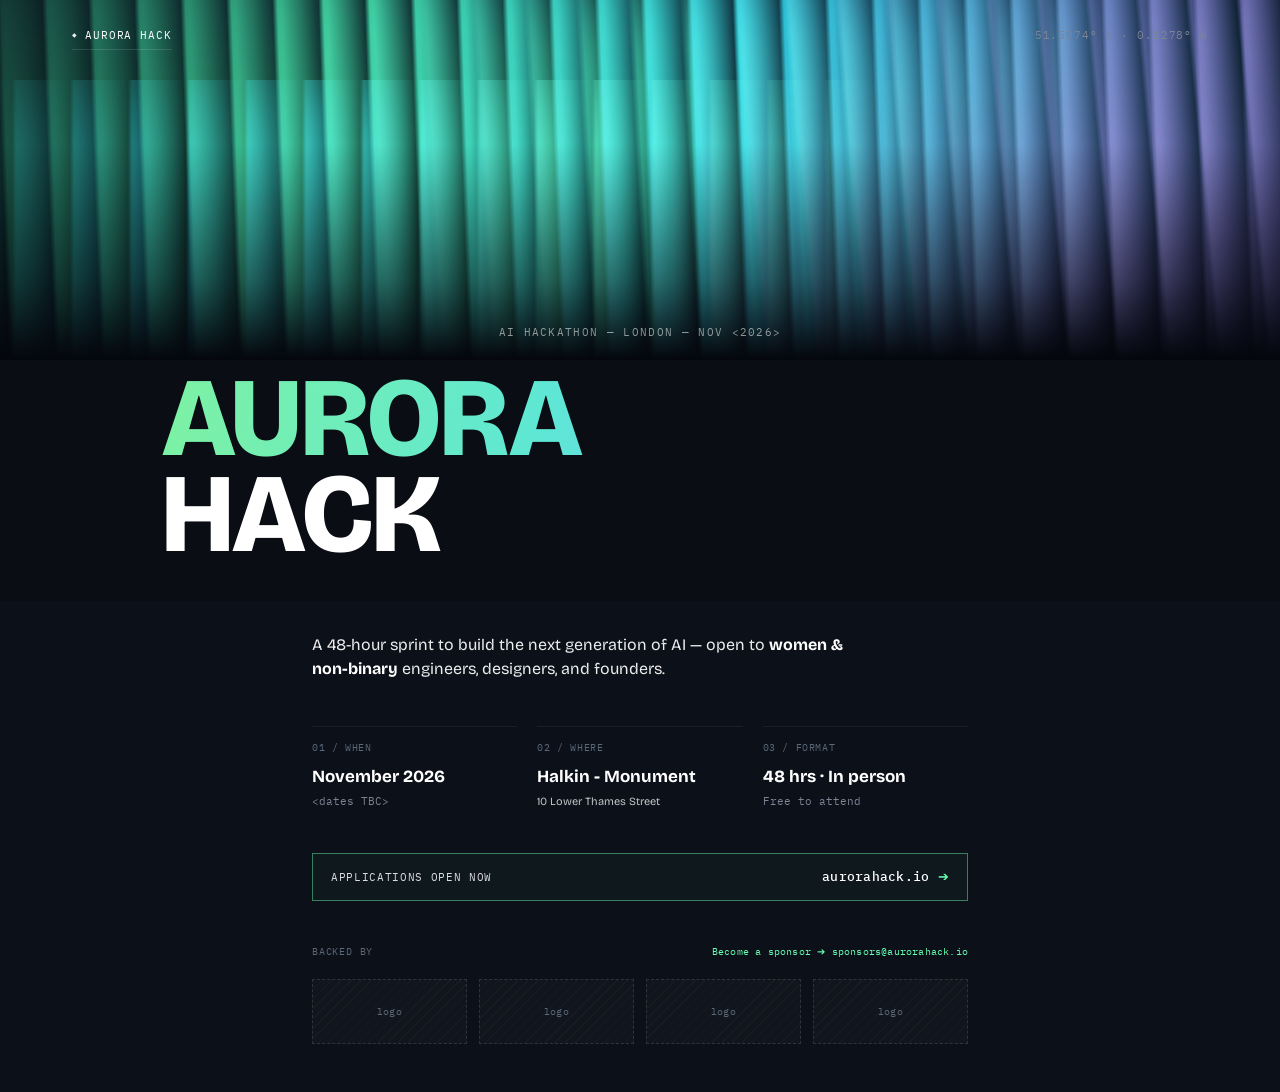
==== index.html @ dde27404 "initial commit" ====
<!DOCTYPE html>
<html lang="en">
<head>
  <meta charset="UTF-8">
  <meta name="viewport" content="width=device-width, initial-scale=1.0">
  <title>Aurora Hack — AI Hackathon London</title>
  <meta name="description" content="A 48-hour sprint to build the next generation of AI — open to women & non-binary engineers, designers, and founders. London, November 2026.">
  <link rel="preconnect" href="https://fonts.googleapis.com">
  <link rel="preconnect" href="https://fonts.gstatic.com" crossorigin>
  <link href="https://fonts.googleapis.com/css2?family=Bricolage+Grotesque:opsz,wght@12..96,700;12..96,800&family=IBM+Plex+Mono:wght@400;500&display=swap" rel="stylesheet">
  <link rel="stylesheet" href="css/styles.css">
</head>
<body>
  <div class="page">
    <header class="hero">
      <div class="hero__aurora" aria-hidden="true">
        <div class="aurora__glow"></div>
        <div class="aurora__ribbon aurora__ribbon--1"></div>
        <div class="aurora__ribbon aurora__ribbon--2"></div>
        <div class="aurora__ribbon aurora__ribbon--3"></div>
        <div class="aurora__ribbon aurora__ribbon--4"></div>
      </div>
      <div class="aurora__horizon"></div>

      <div class="hero__frame">
        <div class="hero__top">
          <span class="hero__brand"><span class="hero__diamond" aria-hidden="true">◆</span> AURORA HACK</span>
          <span class="hero__coords">51.5074° N · 0.1278° W</span>
        </div>

        <p class="hero__tagline">AI HACKATHON — LONDON — NOV &lt;2026&gt;</p>
      </div>
    </header>

    <section class="title-block">
      <div class="title-block__frame">
        <h1 class="title-block__title">
          <span class="title-block__aurora">AURORA</span>
          <span class="title-block__hack">HACK</span>
        </h1>
      </div>
    </section>

    <main class="content">
      <div class="content__frame">
        <p class="content__intro">
          A 48-hour sprint to build the next generation of AI — open to
          <strong>women &amp; non-binary</strong> engineers, designers, and founders.
        </p>

        <section class="info-grid" aria-label="Event details">
          <div class="info-grid__item">
            <span class="info-grid__label">01 / WHEN</span>
            <p class="info-grid__main">November 2026</p>
            <p class="info-grid__sub">&lt;dates TBC&gt;</p>
          </div>
          <div class="info-grid__item">
            <span class="info-grid__label">02 / WHERE</span>
            <p class="info-grid__main">Halkin - Monument</p>
            <p class="info-grid__sub">10 Lower Thames Street</p>
          </div>
          <div class="info-grid__item">
            <span class="info-grid__label">03 / FORMAT</span>
            <p class="info-grid__main">48 hrs · In person</p>
            <p class="info-grid__sub">Free to attend</p>
          </div>
        </section>

        <div class="cta" role="presentation">
          <span class="cta__left">APPLICATIONS OPEN NOW</span>
          <span class="cta__right">aurorahack.io <span class="cta__arrow" aria-hidden="true">➔</span></span>
        </div>

        <footer class="footer">
          <div class="footer__top">
            <span class="footer__backed">BACKED BY</span>
            <span class="footer__sponsor">Become a sponsor <span class="footer__arrow" aria-hidden="true">➔</span> sponsors@aurorahack.io</span>
          </div>
          <div class="footer__logos" aria-label="Sponsor logos">
            <div class="footer__logo"><span>logo</span></div>
            <div class="footer__logo"><span>logo</span></div>
            <div class="footer__logo"><span>logo</span></div>
            <div class="footer__logo"><span>logo</span></div>
          </div>
        </footer>
      </div>
    </main>
  </div>
</body>
</html>
---- css/styles.css ----
*,
*::before,
*::after {
  box-sizing: border-box;
  margin: 0;
  padding: 0;
}

:root {
  --bg: #0a0e14;
  --bg-content: #0c1018;
  --accent: #66ffb2;
  --text: #ffffff;
  --text-muted: #7a8494;
  --text-label: #5a6878;
  --border-subtle: rgba(255, 255, 255, 0.06);
  --font-display: "Bricolage Grotesque", system-ui, sans-serif;
  --font-mono: "IBM Plex Mono", ui-monospace, monospace;
  --content-max: 800px;
  --gutter: clamp(1.5rem, 7vw, 4.5rem);
}

html {
  font-size: 16px;
  -webkit-font-smoothing: antialiased;
  -moz-osx-font-smoothing: grayscale;
}

body {
  background: var(--bg);
  color: var(--text);
  font-family: var(--font-display);
  line-height: 1.4;
  min-height: 100dvh;
}

.page {
  min-height: 100dvh;
  display: flex;
  flex-direction: column;
}

.hero__frame {
  width: 100%;
  padding-left: var(--gutter);
  padding-right: var(--gutter);
}

.title-block__frame {
  width: 100%;
  max-width: 1100px;
  margin-left: auto;
  margin-right: auto;
  padding-left: var(--gutter);
  padding-right: var(--gutter);
}

.content__frame {
  width: 100%;
  max-width: var(--content-max);
  margin-left: auto;
  margin-right: auto;
  padding-left: var(--gutter);
  padding-right: var(--gutter);
}

/* ── Hero (aurora band) ── */

.hero {
  position: relative;
  height: clamp(240px, 38vw, 360px);
  overflow: hidden;
  background: radial-gradient(120% 80% at 50% -10%, #0a1226 0%, #060912 55%, #04060d 100%);
}

.hero__aurora {
  position: absolute;
  top: -80px;
  left: -10%;
  width: 120%;
  height: 720px;
  pointer-events: none;
}

/* soft base wash behind the streaks */
.aurora__glow {
  position: absolute;
  inset: 0;
  background:
    radial-gradient(60% 70% at 30% 30%, rgba(52,211,153,0.30), transparent 65%),
    radial-gradient(55% 65% at 68% 22%, rgba(34,211,238,0.26), transparent 62%),
    radial-gradient(50% 60% at 82% 42%, rgba(139,123,240,0.24), transparent 60%);
  filter: blur(30px);
}

/* ribbons: diagonal gradient, cut into vertical rays by mask, heavily blurred */
.aurora__ribbon {
  position: absolute;
  mix-blend-mode: screen;
}

.aurora__ribbon--1 {
  top: 20px; left: 0; width: 100%; height: 460px;
  background: linear-gradient(101deg, transparent 4%, rgba(62,242,163,0.80) 30%, rgba(34,211,238,0.85) 56%, rgba(139,123,240,0.60) 80%, transparent 97%);
  -webkit-mask-image: repeating-linear-gradient(88deg, transparent 0px, #000 5px, #000 9px, transparent 46px);
          mask-image: repeating-linear-gradient(88deg, transparent 0px, #000 5px, #000 9px, transparent 46px);
  filter: blur(38px);
  animation: auroraDrift1 20s ease-in-out infinite alternate;
}

.aurora__ribbon--2 {
  top: 160px; left: -6%; width: 78%; height: 400px;
  background: linear-gradient(94deg, transparent 8%, rgba(34,211,238,0.62) 42%, rgba(62,242,163,0.68) 66%, transparent 94%);
  -webkit-mask-image: repeating-linear-gradient(90deg, transparent 0px, #000 4px, #000 7px, transparent 58px);
          mask-image: repeating-linear-gradient(90deg, transparent 0px, #000 4px, #000 7px, transparent 58px);
  filter: blur(46px);
  animation: auroraDrift2 26s ease-in-out infinite alternate;
}

.aurora__ribbon--3 {
  top: 10px; right: -8%; width: 56%; height: 500px;
  background: linear-gradient(122deg, transparent, rgba(139,123,240,0.48) 55%, transparent);
  -webkit-mask-image: repeating-linear-gradient(85deg, transparent 0px, #000 5px, #000 8px, transparent 50px);
          mask-image: repeating-linear-gradient(85deg, transparent 0px, #000 5px, #000 8px, transparent 50px);
  filter: blur(42px);
  animation: auroraDrift3 22s ease-in-out infinite alternate;
}

.aurora__ribbon--4 {
  top: 80px; left: 20%; width: 60%; height: 380px;
  background: linear-gradient(105deg, transparent 10%, rgba(62,242,163,0.55) 45%, rgba(34,211,238,0.50) 70%, transparent 96%);
  -webkit-mask-image: repeating-linear-gradient(87deg, transparent 0px, #000 6px, #000 10px, transparent 52px);
          mask-image: repeating-linear-gradient(87deg, transparent 0px, #000 6px, #000 10px, transparent 52px);
  filter: blur(40px);
  animation: auroraDrift4 24s ease-in-out infinite alternate;
}

/* fade curtain into dark base at lower edge */
.aurora__horizon {
  position: absolute;
  top: 0; left: 0; width: 100%; height: 100%;
  background: linear-gradient(180deg, transparent 40%, rgba(4,6,13,0.55) 78%, #04060d 100%);
  pointer-events: none;
  z-index: 1;
}

/* drift animations — different durations for organic feel */
@keyframes auroraDrift1 {
  0%   { transform: translateX(-4%) skewX(-8deg) scaleY(1); }
  100% { transform: translateX(5%)  skewX(-4deg) scaleY(1.08); }
}
@keyframes auroraDrift2 {
  0%   { transform: translateX(4%)  skewX(6deg)  scaleY(1.05); }
  100% { transform: translateX(-5%) skewX(10deg) scaleY(0.95); }
}
@keyframes auroraDrift3 {
  0%   { transform: translateX(-2%) skewX(3deg);  opacity: 0.5; }
  100% { transform: translateX(3%)  skewX(-2deg); opacity: 0.8; }
}
@keyframes auroraDrift4 {
  0%   { transform: translateX(-3%) skewX(-5deg) scaleY(0.98); opacity: 0.4; }
  100% { transform: translateX(4%)  skewX(2deg)  scaleY(1.06); opacity: 0.7; }
}

.hero__frame {
  position: relative;
  z-index: 2;
  height: 100%;
  display: flex;
  flex-direction: column;
  padding-top: clamp(1rem, 2.5vw, 1.75rem);
}

.hero__top {
  display: flex;
  justify-content: space-between;
  align-items: flex-start;
  gap: 1rem;
  font-family: var(--font-mono);
  font-size: 0.6875rem;
  letter-spacing: 0.08em;
  color: var(--text);
}

.hero__brand {
  display: flex;
  align-items: center;
  gap: 0.45rem;
  white-space: nowrap;
  position: relative;
  padding-bottom: 0.4rem;
}

.hero__brand::after {
  content: "";
  position: absolute;
  bottom: 0;
  left: 0;
  width: 100%;
  height: 1px;
  background: rgba(255, 255, 255, 0.12);
}

.hero__diamond {
  font-size: 0.55em;
  opacity: 0.9;
}

.hero__coords {
  color: var(--text-muted);
  text-align: right;
  white-space: nowrap;
}

.hero__tagline {
  margin-top: auto;
  margin-bottom: clamp(0.75rem, 2vw, 1.25rem);
  text-align: center;
  font-family: var(--font-mono);
  font-size: 0.6875rem;
  letter-spacing: 0.12em;
  color: rgba(255, 255, 255, 0.55);
}

/* ── Title block (clean dark bg below aurora) ── */

.title-block {
  background: var(--bg);
  padding-top: clamp(0.25rem, 0.8vw, 0.6rem);
  padding-bottom: clamp(1.5rem, 3vw, 2.5rem);
}

.title-block__title {
  line-height: 0.86;
  letter-spacing: -0.03em;
}

.title-block__aurora {
  display: block;
  font-size: clamp(3.6rem, 14vw, 7rem);
  font-weight: 800;
  color: var(--accent);
  background: linear-gradient(101deg, #7ef2a3 0%, #5ee7d4 40%, #6ecbf5 70%, #8ab4f7 100%);
  -webkit-background-clip: text;
  -webkit-text-fill-color: transparent;
  background-clip: text;
}

.title-block__hack {
  display: block;
  font-size: clamp(3.6rem, 14vw, 7rem);
  font-weight: 800;
  color: var(--text);
}

/* ── Content ── */

.content {
  flex: 1;
  background: var(--bg-content);
  padding-top: clamp(1.25rem, 3vw, 2rem);
  padding-bottom: clamp(2rem, 4vw, 3rem);
  display: flex;
  flex-direction: column;
}

.content__frame {
  display: flex;
  flex-direction: column;
  gap: clamp(1.75rem, 4vw, 2.75rem);
}

.content__intro {
  font-size: clamp(0.875rem, 2.4vw, 1rem);
  font-weight: 400;
  color: rgba(255, 255, 255, 0.92);
  line-height: 1.55;
  max-width: 34rem;
}

.content__intro strong {
  font-weight: 700;
  color: var(--text);
}

/* ── Info grid ── */

.info-grid {
  display: grid;
  grid-template-columns: 1fr;
  gap: clamp(1.5rem, 3vw, 2rem);
}

@media (min-width: 540px) {
  .info-grid {
    grid-template-columns: repeat(3, 1fr);
    gap: 1.25rem;
  }
}

.info-grid__item {
  border-top: 1px solid var(--border-subtle);
  padding-top: 0.875rem;
}

.info-grid__label {
  display: block;
  font-family: var(--font-mono);
  font-size: 0.625rem;
  letter-spacing: 0.06em;
  color: var(--text-label);
  margin-bottom: 0.625rem;
}

.info-grid__main {
  font-size: clamp(0.9375rem, 2vw, 1.0625rem);
  font-weight: 700;
  color: var(--text);
  margin-bottom: 0.3rem;
}

.info-grid__sub {
  font-family: var(--font-mono);
  font-size: 0.6875rem;
  color: var(--text-muted);
}

.info-grid__item:nth-child(2) .info-grid__sub {
  font-family: var(--font-display);
  color: rgba(255, 255, 255, 0.75);
}

/* ── CTA bar ── */

.cta {
  display: flex;
  justify-content: space-between;
  align-items: center;
  gap: 1rem;
  padding: 0.875rem 1.125rem;
  border: 1px solid rgba(102, 255, 178, 0.45);
  background: rgba(102, 255, 178, 0.03);
}

@media (max-width: 480px) {
  .cta {
    flex-direction: column;
    align-items: flex-start;
    gap: 0.4rem;
  }
}

.cta__left {
  font-family: var(--font-mono);
  font-size: 0.6875rem;
  letter-spacing: 0.06em;
  color: rgba(255, 255, 255, 0.85);
}

.cta__right {
  font-family: var(--font-mono);
  font-size: 0.8125rem;
  font-weight: 500;
  letter-spacing: 0.02em;
  color: var(--text);
}

.cta__arrow {
  color: var(--accent);
}

/* ── Footer ── */

.footer {
  display: flex;
  flex-direction: column;
  gap: 1.25rem;
}

.footer__top {
  display: flex;
  justify-content: space-between;
  align-items: flex-start;
  gap: 1rem;
  flex-wrap: wrap;
}

.footer__backed {
  font-family: var(--font-mono);
  font-size: 0.625rem;
  letter-spacing: 0.08em;
  color: var(--text-label);
}

.footer__sponsor {
  font-family: var(--font-mono);
  font-size: 0.625rem;
  letter-spacing: 0.02em;
  color: var(--accent);
  text-align: right;
}

.footer__arrow {
  color: var(--accent);
}

.footer__logos {
  display: grid;
  grid-template-columns: repeat(2, 1fr);
  gap: 0.75rem;
}

@media (min-width: 540px) {
  .footer__logos {
    grid-template-columns: repeat(4, 1fr);
  }
}

.footer__logo {
  aspect-ratio: 2.4 / 1;
  border: 1px dashed rgba(255, 255, 255, 0.12);
  background: repeating-linear-gradient(
    -45deg,
    transparent,
    transparent 6px,
    rgba(255, 255, 255, 0.025) 6px,
    rgba(255, 255, 255, 0.025) 7px
  ),
  rgba(255, 255, 255, 0.02);
  display: flex;
  align-items: center;
  justify-content: center;
}

.footer__logo span {
  font-family: var(--font-mono);
  font-size: 0.625rem;
  color: var(--text-label);
  letter-spacing: 0.04em;
}

@media (prefers-reduced-motion: reduce) {
  .aurora__ribbon {
    animation: none;
  }
}
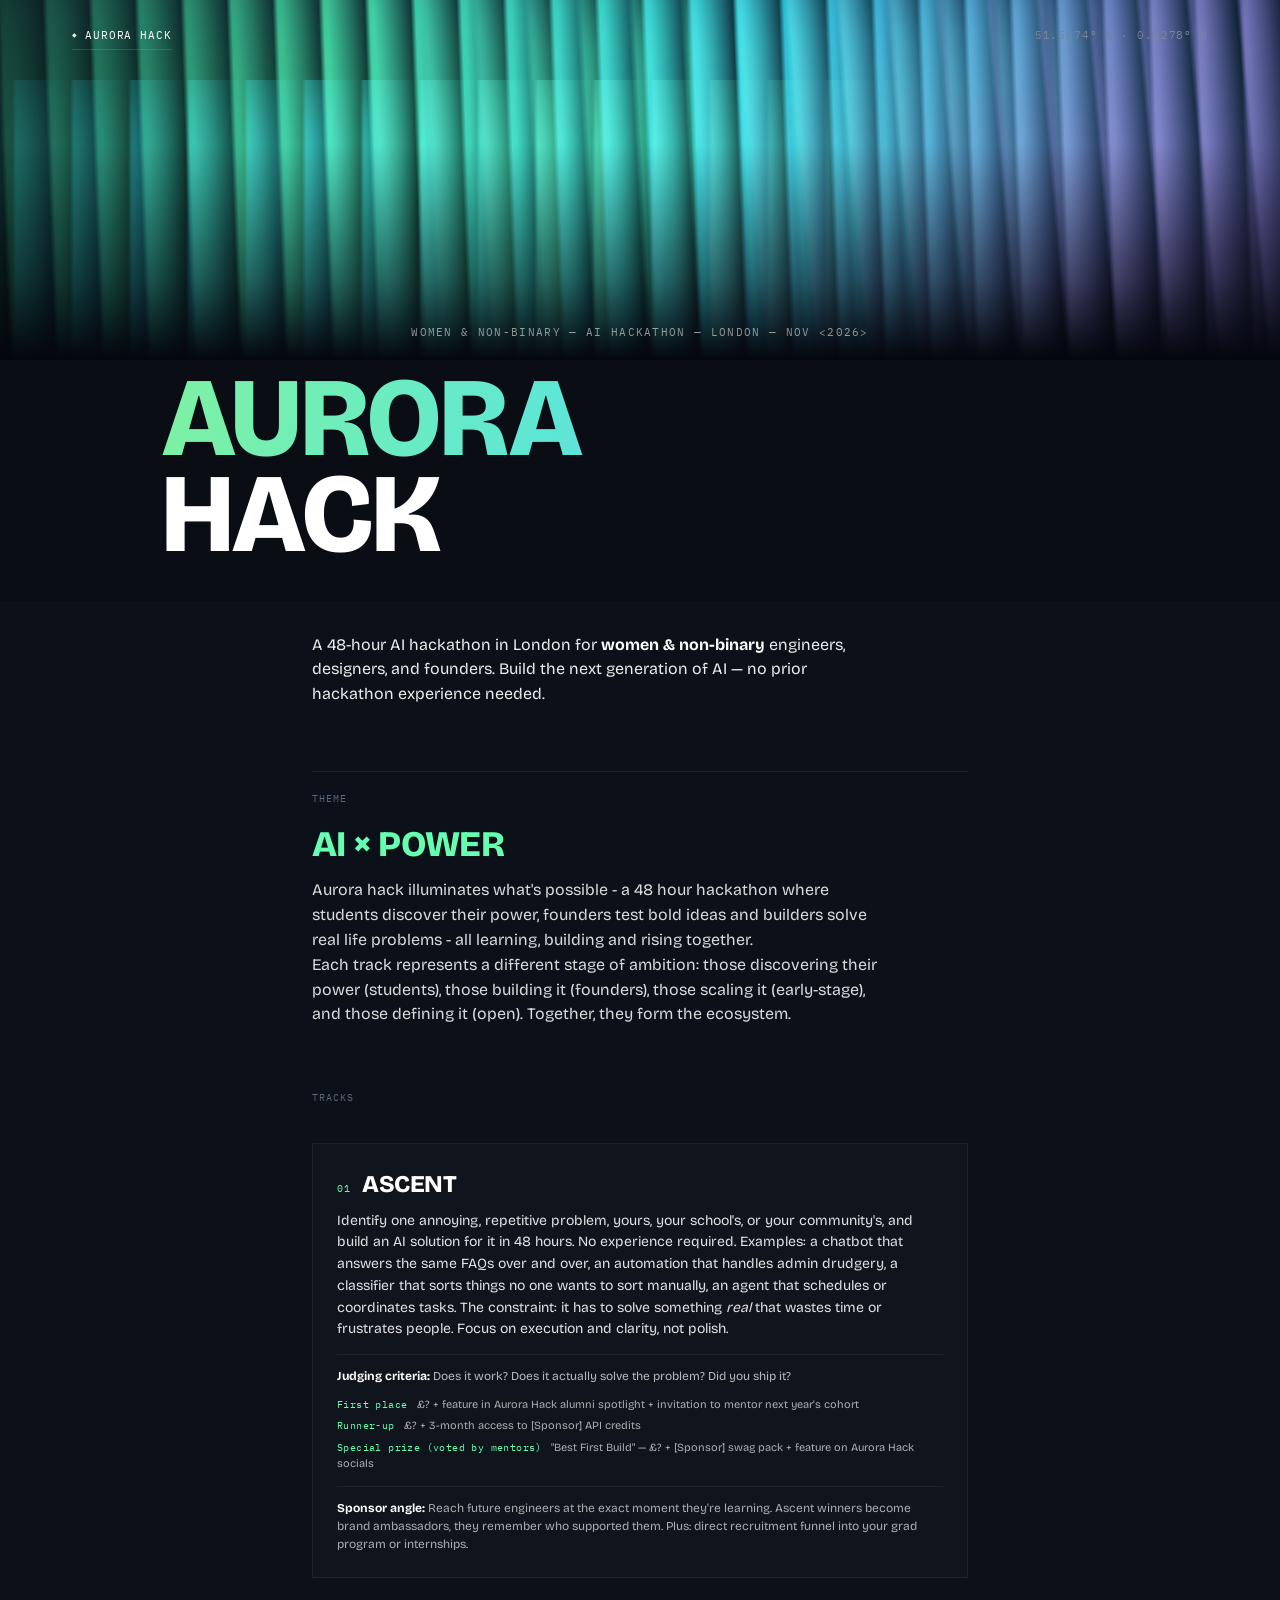
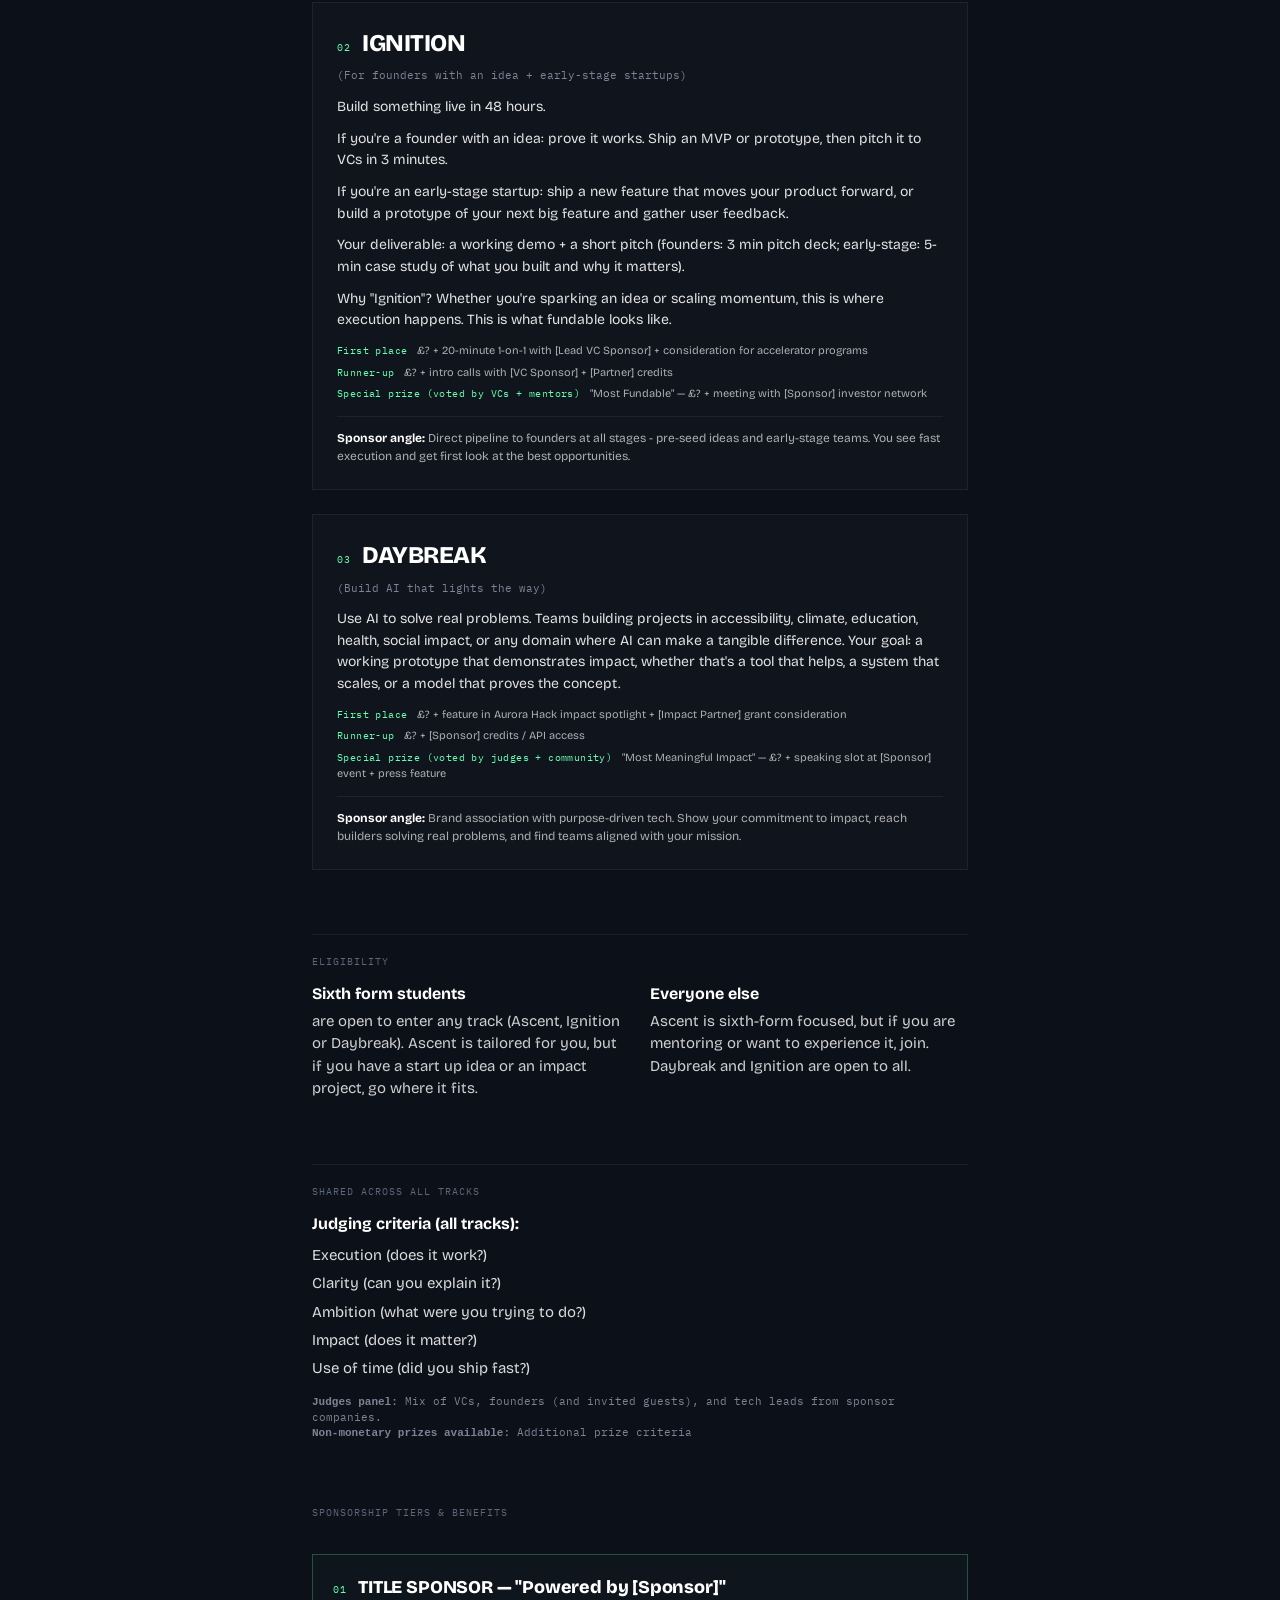
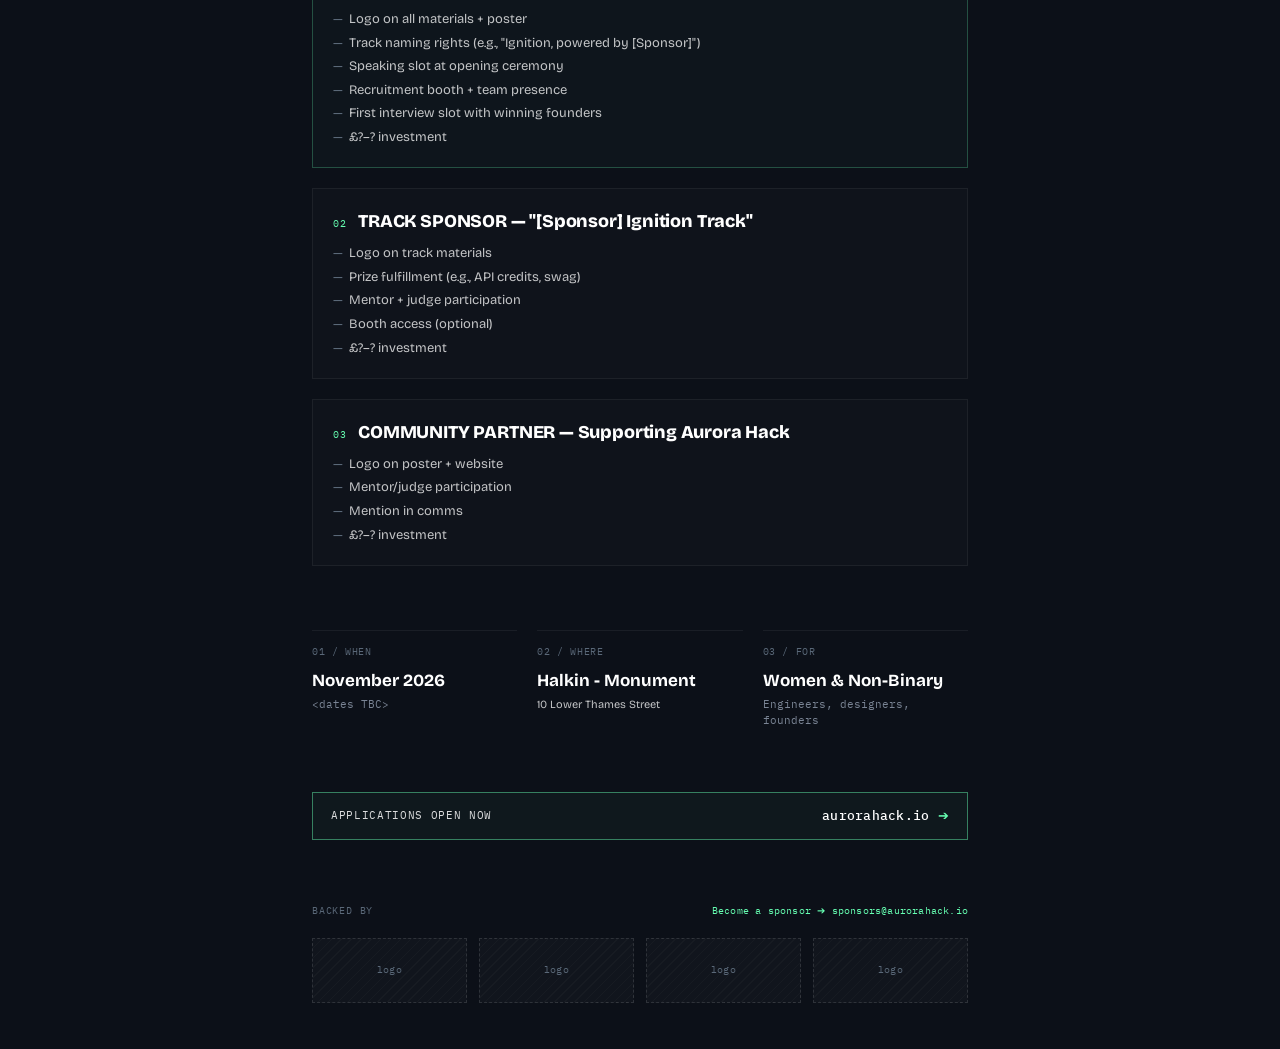
==== commit b32969cc: "content added" ====
--- a/index.html
+++ b/index.html
@@ -3,8 +3,8 @@
 <head>
   <meta charset="UTF-8">
   <meta name="viewport" content="width=device-width, initial-scale=1.0">
-  <title>Aurora Hack — AI Hackathon London</title>
-  <meta name="description" content="A 48-hour sprint to build the next generation of AI — open to women & non-binary engineers, designers, and founders. London, November 2026.">
+  <title>Aurora Hack — Women & Non-Binary AI Hackathon · London</title>
+  <meta name="description" content="A 48-hour AI hackathon in London for women & non-binary engineers, designers, and founders. Build the next generation of AI. November 2026.">
   <link rel="preconnect" href="https://fonts.googleapis.com">
   <link rel="preconnect" href="https://fonts.gstatic.com" crossorigin>
   <link href="https://fonts.googleapis.com/css2?family=Bricolage+Grotesque:opsz,wght@12..96,700;12..96,800&family=IBM+Plex+Mono:wght@400;500&display=swap" rel="stylesheet">
@@ -28,7 +28,7 @@
           <span class="hero__coords">51.5074° N · 0.1278° W</span>
         </div>
 
-        <p class="hero__tagline">AI HACKATHON — LONDON — NOV &lt;2026&gt;</p>
+        <p class="hero__tagline">WOMEN & NON-BINARY — AI HACKATHON — LONDON — NOV &lt;2026&gt;</p>
       </div>
     </header>
 
@@ -44,9 +44,150 @@
     <main class="content">
       <div class="content__frame">
         <p class="content__intro">
-          A 48-hour sprint to build the next generation of AI — open to
-          <strong>women &amp; non-binary</strong> engineers, designers, and founders.
+          A 48-hour AI hackathon in London for <strong>women &amp; non-binary</strong> engineers, designers, and founders. Build the next generation of AI — no prior hackathon experience needed.
         </p>
+
+        <section class="theme" aria-label="Theme">
+          <span class="section__label">THEME</span>
+          <h2 class="theme__title">AI × POWER</h2>
+          <p class="theme__body">Aurora hack illuminates what's possible - a 48 hour hackathon where students discover their power, founders test bold ideas and builders solve real life problems - all learning, building and rising together.</p>
+          <p class="theme__body">Each track represents a different stage of ambition: those discovering their power (students), those building it (founders), those scaling it (early-stage), and those defining it (open). Together, they form the ecosystem.</p>
+        </section>
+
+        <section class="tracks" aria-label="Tracks">
+          <span class="section__label">TRACKS</span>
+
+          <article class="track">
+            <div class="track__header">
+              <span class="track__num">01</span>
+              <h3 class="track__name">ASCENT</h3>
+            </div>
+            <p class="track__brief">Identify one annoying, repetitive problem, yours, your school's, or your community's, and build an AI solution for it in 48 hours. No experience required. Examples: a chatbot that answers the same FAQs over and over, an automation that handles admin drudgery, a classifier that sorts things no one wants to sort manually, an agent that schedules or coordinates tasks. The constraint: it has to solve something <em>real</em> that wastes time or frustrates people. Focus on execution and clarity, not polish.</p>
+            <div class="track__meta">
+              <p><strong>Judging criteria:</strong> Does it work? Does it actually solve the problem? Did you ship it?</p>
+            </div>
+            <div class="track__prizes">
+              <p class="track__prize"><span class="track__prize-label">First place</span> £? + feature in Aurora Hack alumni spotlight + invitation to mentor next year's cohort</p>
+              <p class="track__prize"><span class="track__prize-label">Runner-up</span> £? + 3-month access to [Sponsor] API credits</p>
+              <p class="track__prize"><span class="track__prize-label">Special prize (voted by mentors)</span> "Best First Build" — £? + [Sponsor] swag pack + feature on Aurora Hack socials</p>
+            </div>
+            <div class="track__sponsor-angle">
+              <p><strong>Sponsor angle:</strong> Reach future engineers at the exact moment they're learning. Ascent winners become brand ambassadors, they remember who supported them. Plus: direct recruitment funnel into your grad program or internships.</p>
+            </div>
+          </article>
+
+          <article class="track">
+            <div class="track__header">
+              <span class="track__num">02</span>
+              <h3 class="track__name">IGNITION</h3>
+            </div>
+            <p class="track__tag">(For founders with an idea + early-stage startups)</p>
+            <p class="track__brief">Build something live in 48 hours.</p>
+            <p class="track__brief">If you're a founder with an idea: prove it works. Ship an MVP or prototype, then pitch it to VCs in 3 minutes.</p>
+            <p class="track__brief">If you're an early-stage startup: ship a new feature that moves your product forward, or build a prototype of your next big feature and gather user feedback.</p>
+            <p class="track__brief">Your deliverable: a working demo + a short pitch (founders: 3 min pitch deck; early-stage: 5-min case study of what you built and why it matters).</p>
+            <p class="track__why">Why "Ignition"? Whether you're sparking an idea or scaling momentum, this is where execution happens. This is what fundable looks like.</p>
+            <div class="track__prizes">
+              <p class="track__prize"><span class="track__prize-label">First place</span> £? + 20-minute 1-on-1 with [Lead VC Sponsor] + consideration for accelerator programs</p>
+              <p class="track__prize"><span class="track__prize-label">Runner-up</span> £? + intro calls with [VC Sponsor] + [Partner] credits</p>
+              <p class="track__prize"><span class="track__prize-label">Special prize (voted by VCs + mentors)</span> "Most Fundable" — £? + meeting with [Sponsor] investor network</p>
+            </div>
+            <div class="track__sponsor-angle">
+              <p><strong>Sponsor angle:</strong> Direct pipeline to founders at all stages - pre-seed ideas and early-stage teams. You see fast execution and get first look at the best opportunities.</p>
+            </div>
+          </article>
+
+          <article class="track">
+            <div class="track__header">
+              <span class="track__num">03</span>
+              <h3 class="track__name">DAYBREAK</h3>
+            </div>
+            <p class="track__tag">(Build AI that lights the way)</p>
+            <p class="track__brief">Use AI to solve real problems. Teams building projects in accessibility, climate, education, health, social impact, or any domain where AI can make a tangible difference. Your goal: a working prototype that demonstrates impact, whether that's a tool that helps, a system that scales, or a model that proves the concept.</p>
+            <div class="track__prizes">
+              <p class="track__prize"><span class="track__prize-label">First place</span> £? + feature in Aurora Hack impact spotlight + [Impact Partner] grant consideration</p>
+              <p class="track__prize"><span class="track__prize-label">Runner-up</span> £? + [Sponsor] credits / API access</p>
+              <p class="track__prize"><span class="track__prize-label">Special prize (voted by judges + community)</span> "Most Meaningful Impact" — £? + speaking slot at [Sponsor] event + press feature</p>
+            </div>
+            <div class="track__sponsor-angle">
+              <p><strong>Sponsor angle:</strong> Brand association with purpose-driven tech. Show your commitment to impact, reach builders solving real problems, and find teams aligned with your mission.</p>
+            </div>
+          </article>
+        </section>
+
+        <section class="eligibility" aria-label="Eligibility">
+          <span class="section__label">ELIGIBILITY</span>
+          <div class="eligibility__grid">
+            <div class="eligibility__item">
+              <p class="eligibility__who">Sixth form students</p>
+              <p class="eligibility__text">are open to enter any track (Ascent, Ignition or Daybreak). Ascent is tailored for you, but if you have a start up idea or an impact project, go where it fits.</p>
+            </div>
+            <div class="eligibility__item">
+              <p class="eligibility__who">Everyone else</p>
+              <p class="eligibility__text">Ascent is sixth-form focused, but if you are mentoring or want to experience it, join. Daybreak and Ignition are open to all.</p>
+            </div>
+          </div>
+        </section>
+
+        <section class="shared" aria-label="Shared across all tracks">
+          <span class="section__label">SHARED ACROSS ALL TRACKS</span>
+          <h3 class="shared__title">Judging criteria (all tracks):</h3>
+          <ul class="judging__list">
+            <li>Execution (does it work?)</li>
+            <li>Clarity (can you explain it?)</li>
+            <li>Ambition (what were you trying to do?)</li>
+            <li>Impact (does it matter?)</li>
+            <li>Use of time (did you ship fast?)</li>
+          </ul>
+          <p class="judging__panel"><strong>Judges panel:</strong> Mix of VCs, founders (and invited guests), and tech leads from sponsor companies.</p>
+          <p class="judging__panel"><strong>Non-monetary prizes available:</strong> Additional prize criteria</p>
+        </section>
+
+        <section class="sponsorship" aria-label="Sponsorship">
+          <span class="section__label">SPONSORSHIP TIERS &amp; BENEFITS</span>
+
+          <article class="tier tier--title">
+            <div class="tier__header">
+              <span class="tier__num">01</span>
+              <h3 class="tier__name">TITLE SPONSOR — "Powered by [Sponsor]"</h3>
+            </div>
+            <ul class="tier__list">
+              <li>Logo on all materials + poster</li>
+              <li>Track naming rights (e.g., "Ignition, powered by [Sponsor]")</li>
+              <li>Speaking slot at opening ceremony</li>
+              <li>Recruitment booth + team presence</li>
+              <li>First interview slot with winning founders</li>
+              <li>£?–? investment</li>
+            </ul>
+          </article>
+
+          <article class="tier tier--track">
+            <div class="tier__header">
+              <span class="tier__num">02</span>
+              <h3 class="tier__name">TRACK SPONSOR — "[Sponsor] Ignition Track"</h3>
+            </div>
+            <ul class="tier__list">
+              <li>Logo on track materials</li>
+              <li>Prize fulfillment (e.g., API credits, swag)</li>
+              <li>Mentor + judge participation</li>
+              <li>Booth access (optional)</li>
+              <li>£?–? investment</li>
+            </ul>
+          </article>
+
+          <article class="tier tier--community">
+            <div class="tier__header">
+              <span class="tier__num">03</span>
+              <h3 class="tier__name">COMMUNITY PARTNER — Supporting Aurora Hack</h3>
+            </div>
+            <ul class="tier__list">
+              <li>Logo on poster + website</li>
+              <li>Mentor/judge participation</li>
+              <li>Mention in comms</li>
+              <li>£?–? investment</li>
+            </ul>
+          </article>
+        </section>
 
         <section class="info-grid" aria-label="Event details">
           <div class="info-grid__item">
@@ -60,9 +201,9 @@
             <p class="info-grid__sub">10 Lower Thames Street</p>
           </div>
           <div class="info-grid__item">
-            <span class="info-grid__label">03 / FORMAT</span>
-            <p class="info-grid__main">48 hrs · In person</p>
-            <p class="info-grid__sub">Free to attend</p>
+            <span class="info-grid__label">03 / FOR</span>
+            <p class="info-grid__main">Women & Non-Binary</p>
+            <p class="info-grid__sub">Engineers, designers, founders</p>
           </div>
         </section>
 
--- a/css/styles.css
+++ b/css/styles.css
@@ -267,7 +267,7 @@
 .content__frame {
   display: flex;
   flex-direction: column;
-  gap: clamp(1.75rem, 4vw, 2.75rem);
+  gap: clamp(2.5rem, 5vw, 4rem);
 }
 
 .content__intro {
@@ -281,6 +281,299 @@
 .content__intro strong {
   font-weight: 700;
   color: var(--text);
+}
+
+/* ── Section label ── */
+
+.section__label {
+  display: block;
+  font-family: var(--font-mono);
+  font-size: 0.625rem;
+  letter-spacing: 0.1em;
+  color: var(--text-label);
+  margin-bottom: 0.875rem;
+}
+
+/* ── Theme ── */
+
+.theme {
+  border-top: 1px solid var(--border-subtle);
+  padding-top: 1.25rem;
+}
+
+.theme__title {
+  font-size: clamp(1.5rem, 4vw, 2.25rem);
+  font-weight: 800;
+  color: var(--accent);
+  letter-spacing: -0.02em;
+  margin-bottom: 0.5rem;
+}
+
+.theme__body {
+  font-size: clamp(0.875rem, 2.2vw, 1rem);
+  color: rgba(255, 255, 255, 0.85);
+  line-height: 1.55;
+  max-width: 36rem;
+}
+
+/* ── Tracks ── */
+
+.tracks {
+  display: flex;
+  flex-direction: column;
+  gap: 1.5rem;
+}
+
+.track {
+  border: 1px solid var(--border-subtle);
+  padding: clamp(1.125rem, 2.5vw, 1.5rem);
+  background: rgba(255, 255, 255, 0.015);
+}
+
+.track__header {
+  display: flex;
+  align-items: baseline;
+  gap: 0.75rem;
+  margin-bottom: 0.5rem;
+}
+
+.track__num {
+  font-family: var(--font-mono);
+  font-size: 0.625rem;
+  color: var(--accent);
+  letter-spacing: 0.06em;
+}
+
+.track__name {
+  font-size: clamp(1.125rem, 3vw, 1.5rem);
+  font-weight: 800;
+  letter-spacing: -0.02em;
+}
+
+.track__tag {
+  font-family: var(--font-mono);
+  font-size: 0.6875rem;
+  color: var(--text-muted);
+  margin-bottom: 0.75rem;
+}
+
+.track__brief,
+.track__examples,
+.track__why {
+  font-size: clamp(0.75rem, 1.4vw, 0.875rem);
+  color: rgba(255, 255, 255, 0.88);
+  line-height: 1.55;
+  margin-bottom: 0.625rem;
+}
+
+.track__examples em,
+.track__why em {
+  font-style: normal;
+  color: var(--accent);
+}
+
+.track__meta {
+  border-top: 1px solid var(--border-subtle);
+  margin-top: 0.875rem;
+  padding-top: 0.75rem;
+  font-size: clamp(0.6875rem, 1.3vw, 0.75rem);
+  color: rgba(255, 255, 255, 0.7);
+  line-height: 1.5;
+}
+
+.track__meta strong {
+  color: var(--text);
+  font-weight: 700;
+}
+
+.track__prizes {
+  margin-top: 0.75rem;
+  display: flex;
+  flex-direction: column;
+  gap: 0.35rem;
+}
+
+.track__prize {
+  font-size: clamp(0.625rem, 1.2vw, 0.6875rem);
+  color: rgba(255, 255, 255, 0.65);
+  line-height: 1.45;
+}
+
+.track__prize-label {
+  font-family: var(--font-mono);
+  font-size: 0.625rem;
+  color: var(--accent);
+  letter-spacing: 0.04em;
+  margin-right: 0.4rem;
+}
+
+/* ── Track sponsor angle ── */
+
+.track__sponsor-angle {
+  border-top: 1px solid var(--border-subtle);
+  margin-top: 0.875rem;
+  padding-top: 0.75rem;
+  font-size: clamp(0.6875rem, 1.3vw, 0.75rem);
+  color: rgba(255, 255, 255, 0.65);
+  line-height: 1.5;
+}
+
+.track__sponsor-angle strong {
+  color: var(--text);
+  font-weight: 700;
+}
+
+/* ── Shared ── */
+
+.shared {
+  border-top: 1px solid var(--border-subtle);
+  padding-top: 1.25rem;
+}
+
+.shared__title {
+  font-size: clamp(0.875rem, 2vw, 1rem);
+  font-weight: 700;
+  color: var(--text);
+  margin-bottom: 0.625rem;
+}
+
+/* ── Eligibility ── */
+
+.eligibility {
+  border-top: 1px solid var(--border-subtle);
+  padding-top: 1.25rem;
+}
+
+.eligibility__grid {
+  display: grid;
+  grid-template-columns: 1fr;
+  gap: 1rem;
+}
+
+@media (min-width: 540px) {
+  .eligibility__grid {
+    grid-template-columns: repeat(2, 1fr);
+    gap: 1.25rem;
+  }
+}
+
+.eligibility__who {
+  font-size: clamp(0.875rem, 2vw, 1rem);
+  font-weight: 700;
+  color: var(--text);
+  margin-bottom: 0.3rem;
+}
+
+.eligibility__text {
+  font-size: clamp(0.8125rem, 1.8vw, 0.9375rem);
+  color: rgba(255, 255, 255, 0.8);
+  line-height: 1.5;
+}
+
+.eligibility__text strong {
+  color: var(--text);
+  font-weight: 700;
+}
+
+/* ── Judging ── */
+
+.judging {
+  border-top: 1px solid var(--border-subtle);
+  padding-top: 1.25rem;
+}
+
+.judging__list {
+  list-style: none;
+  display: flex;
+  flex-direction: column;
+  gap: 0.4rem;
+  margin-bottom: 0.875rem;
+}
+
+.judging__list li {
+  font-size: clamp(0.8125rem, 1.8vw, 0.9375rem);
+  color: rgba(255, 255, 255, 0.85);
+  line-height: 1.45;
+}
+
+.judging__list li strong {
+  color: var(--text);
+  font-weight: 700;
+}
+
+.judging__panel {
+  font-family: var(--font-mono);
+  font-size: 0.6875rem;
+  color: var(--text-muted);
+}
+
+/* ── Sponsorship ── */
+
+.sponsorship {
+  display: flex;
+  flex-direction: column;
+  gap: 1.25rem;
+}
+
+.tier {
+  border: 1px solid var(--border-subtle);
+  padding: clamp(1rem, 2vw, 1.25rem);
+  background: rgba(255, 255, 255, 0.01);
+}
+
+.tier--title {
+  border-color: rgba(102, 255, 178, 0.25);
+  background: rgba(102, 255, 178, 0.02);
+}
+
+.tier__header {
+  display: flex;
+  flex-wrap: wrap;
+  align-items: baseline;
+  gap: 0.5rem 0.75rem;
+  margin-bottom: 0.625rem;
+}
+
+.tier__num {
+  font-family: var(--font-mono);
+  font-size: 0.625rem;
+  color: var(--accent);
+  letter-spacing: 0.06em;
+}
+
+.tier__name {
+  font-size: clamp(0.9375rem, 2.2vw, 1.125rem);
+  font-weight: 800;
+  letter-spacing: -0.01em;
+}
+
+.tier__tag {
+  font-family: var(--font-mono);
+  font-size: 0.625rem;
+  color: var(--text-muted);
+  letter-spacing: 0.02em;
+}
+
+.tier__list {
+  list-style: none;
+  display: flex;
+  flex-direction: column;
+  gap: 0.3rem;
+}
+
+.tier__list li {
+  font-size: clamp(0.75rem, 1.6vw, 0.8125rem);
+  color: rgba(255, 255, 255, 0.75);
+  line-height: 1.45;
+  padding-left: 1rem;
+  position: relative;
+}
+
+.tier__list li::before {
+  content: "—";
+  position: absolute;
+  left: 0;
+  color: var(--text-label);
 }
 
 /* ── Info grid ── */
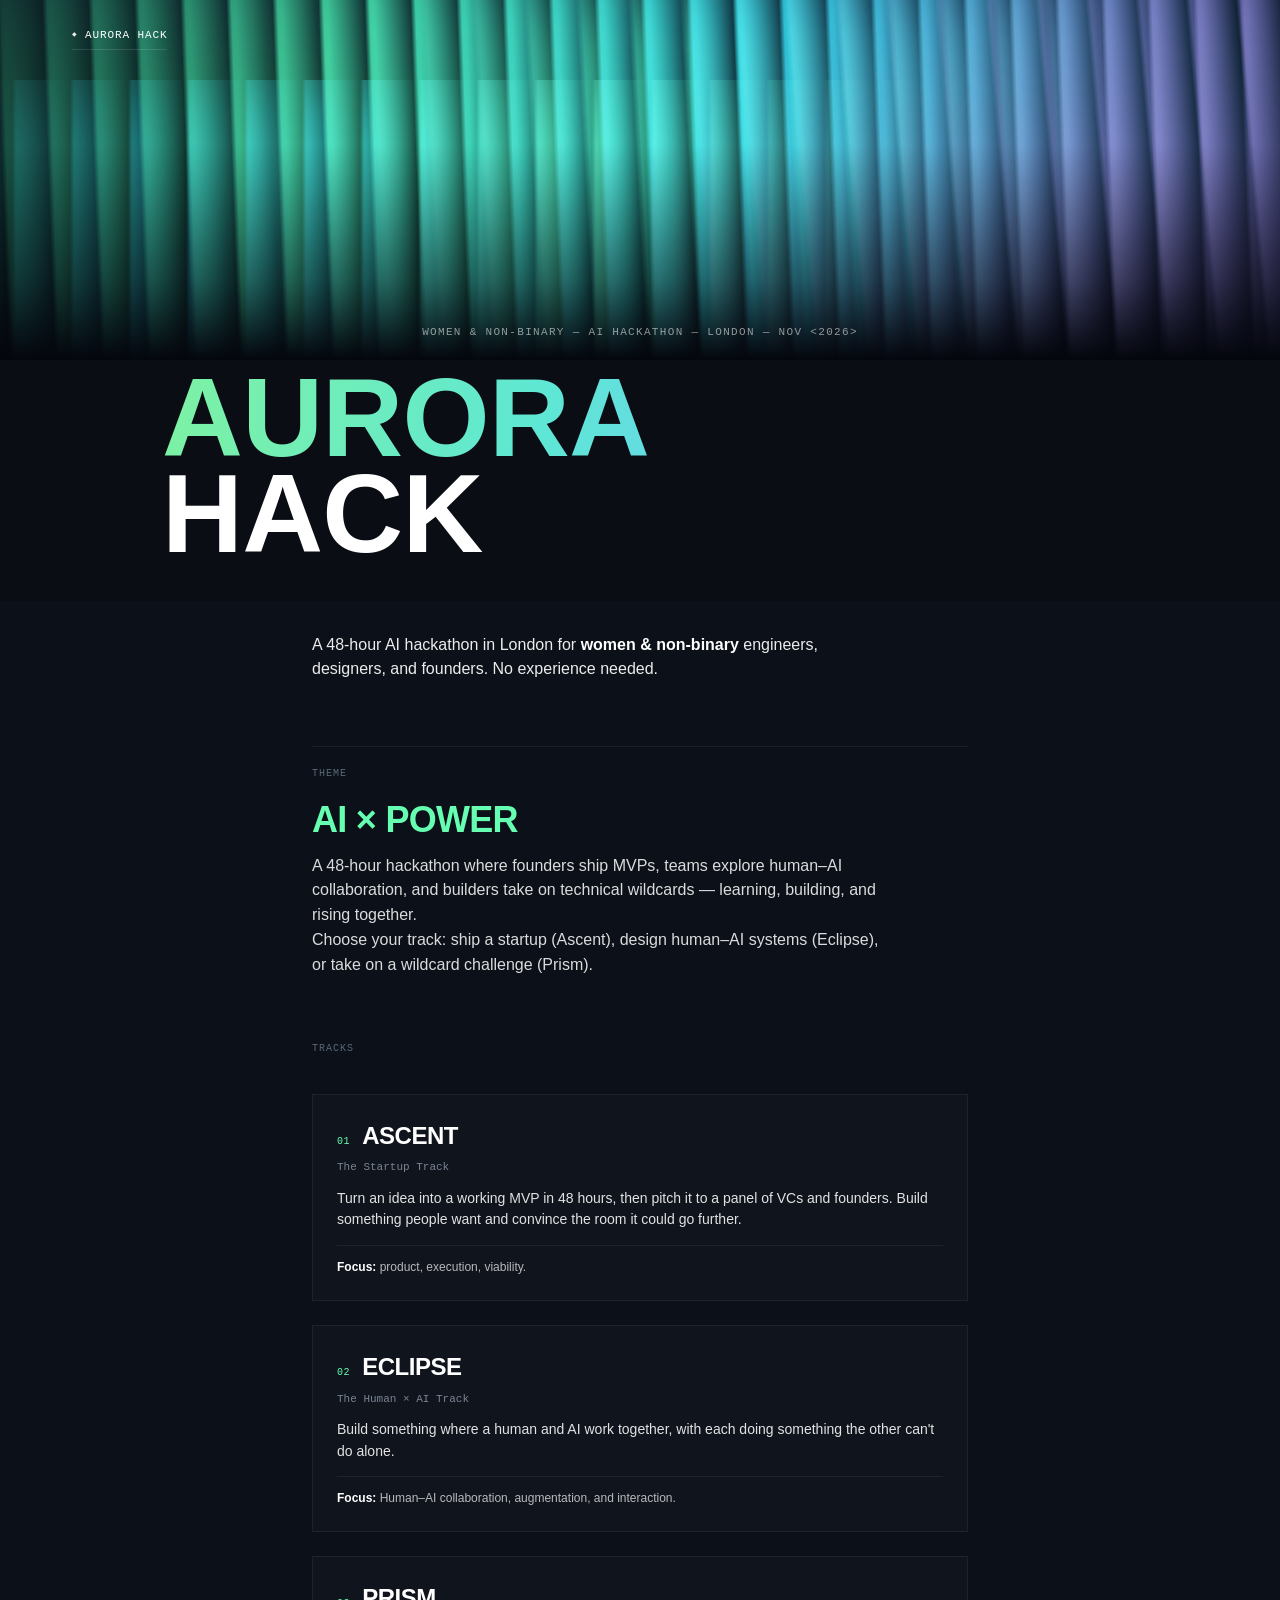
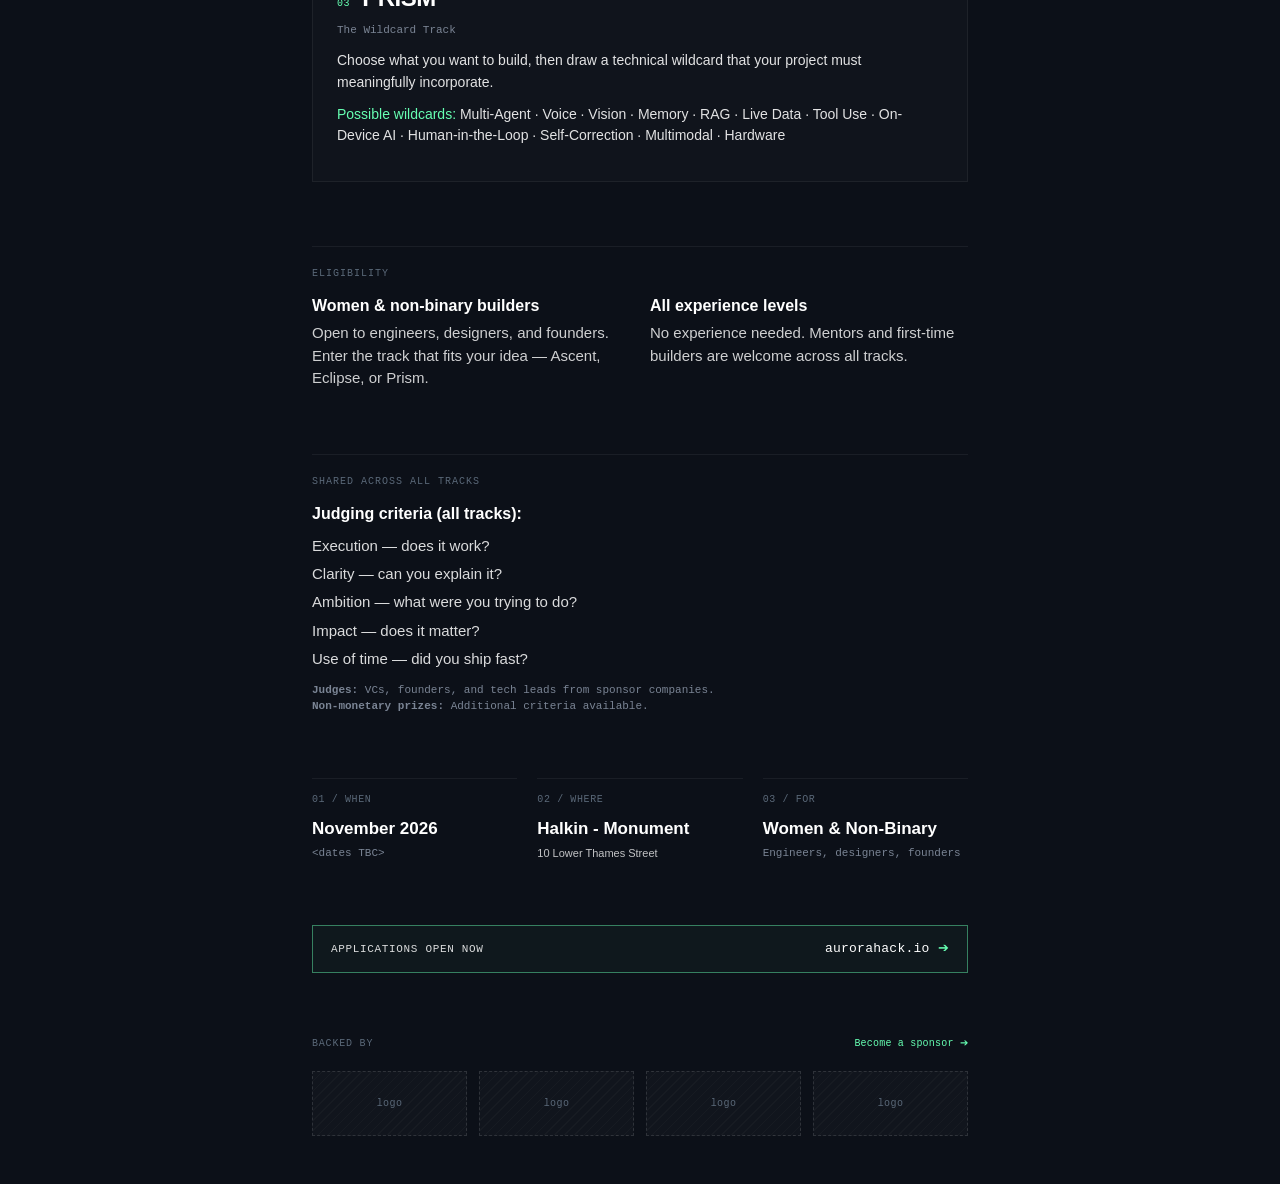
==== commit d20bdd27: "Update tracks to Ascent, Eclipse, and Prism. Replace Ignition and Daybreak, move sponsorship details" ====
--- a/index.html
+++ b/index.html
@@ -5,9 +5,7 @@
   <meta name="viewport" content="width=device-width, initial-scale=1.0">
   <title>Aurora Hack — Women & Non-Binary AI Hackathon · London</title>
   <meta name="description" content="A 48-hour AI hackathon in London for women & non-binary engineers, designers, and founders. Build the next generation of AI. November 2026.">
-  <link rel="preconnect" href="https://fonts.googleapis.com">
-  <link rel="preconnect" href="https://fonts.gstatic.com" crossorigin>
-  <link href="https://fonts.googleapis.com/css2?family=Bricolage+Grotesque:opsz,wght@12..96,700;12..96,800&family=IBM+Plex+Mono:wght@400;500&display=swap" rel="stylesheet">
+
   <link rel="stylesheet" href="css/styles.css">
 </head>
 <body>
@@ -25,7 +23,6 @@
       <div class="hero__frame">
         <div class="hero__top">
           <span class="hero__brand"><span class="hero__diamond" aria-hidden="true">◆</span> AURORA HACK</span>
-          <span class="hero__coords">51.5074° N · 0.1278° W</span>
         </div>
 
         <p class="hero__tagline">WOMEN & NON-BINARY — AI HACKATHON — LONDON — NOV &lt;2026&gt;</p>
@@ -44,14 +41,14 @@
     <main class="content">
       <div class="content__frame">
         <p class="content__intro">
-          A 48-hour AI hackathon in London for <strong>women &amp; non-binary</strong> engineers, designers, and founders. Build the next generation of AI — no prior hackathon experience needed.
+          A 48-hour AI hackathon in London for <strong>women &amp; non-binary</strong> engineers, designers, and founders. No experience needed.
         </p>
 
         <section class="theme" aria-label="Theme">
           <span class="section__label">THEME</span>
           <h2 class="theme__title">AI × POWER</h2>
-          <p class="theme__body">Aurora hack illuminates what's possible - a 48 hour hackathon where students discover their power, founders test bold ideas and builders solve real life problems - all learning, building and rising together.</p>
-          <p class="theme__body">Each track represents a different stage of ambition: those discovering their power (students), those building it (founders), those scaling it (early-stage), and those defining it (open). Together, they form the ecosystem.</p>
+          <p class="theme__body">A 48-hour hackathon where founders ship MVPs, teams explore human–AI collaboration, and builders take on technical wildcards — learning, building, and rising together.</p>
+          <p class="theme__body">Choose your track: ship a startup (Ascent), design human–AI systems (Eclipse), or take on a wildcard challenge (Prism).</p>
         </section>
 
         <section class="tracks" aria-label="Tracks">
@@ -62,56 +59,29 @@
               <span class="track__num">01</span>
               <h3 class="track__name">ASCENT</h3>
             </div>
-            <p class="track__brief">Identify one annoying, repetitive problem, yours, your school's, or your community's, and build an AI solution for it in 48 hours. No experience required. Examples: a chatbot that answers the same FAQs over and over, an automation that handles admin drudgery, a classifier that sorts things no one wants to sort manually, an agent that schedules or coordinates tasks. The constraint: it has to solve something <em>real</em> that wastes time or frustrates people. Focus on execution and clarity, not polish.</p>
-            <div class="track__meta">
-              <p><strong>Judging criteria:</strong> Does it work? Does it actually solve the problem? Did you ship it?</p>
-            </div>
-            <div class="track__prizes">
-              <p class="track__prize"><span class="track__prize-label">First place</span> £? + feature in Aurora Hack alumni spotlight + invitation to mentor next year's cohort</p>
-              <p class="track__prize"><span class="track__prize-label">Runner-up</span> £? + 3-month access to [Sponsor] API credits</p>
-              <p class="track__prize"><span class="track__prize-label">Special prize (voted by mentors)</span> "Best First Build" — £? + [Sponsor] swag pack + feature on Aurora Hack socials</p>
-            </div>
-            <div class="track__sponsor-angle">
-              <p><strong>Sponsor angle:</strong> Reach future engineers at the exact moment they're learning. Ascent winners become brand ambassadors, they remember who supported them. Plus: direct recruitment funnel into your grad program or internships.</p>
-            </div>
+            <p class="track__tag">The Startup Track</p>
+            <p class="track__brief">Turn an idea into a working MVP in 48 hours, then pitch it to a panel of VCs and founders. Build something people want and convince the room it could go further.</p>
+            <p class="track__meta"><strong>Focus:</strong> product, execution, viability.</p>
           </article>
 
           <article class="track">
             <div class="track__header">
               <span class="track__num">02</span>
-              <h3 class="track__name">IGNITION</h3>
+              <h3 class="track__name">ECLIPSE</h3>
             </div>
-            <p class="track__tag">(For founders with an idea + early-stage startups)</p>
-            <p class="track__brief">Build something live in 48 hours.</p>
-            <p class="track__brief">If you're a founder with an idea: prove it works. Ship an MVP or prototype, then pitch it to VCs in 3 minutes.</p>
-            <p class="track__brief">If you're an early-stage startup: ship a new feature that moves your product forward, or build a prototype of your next big feature and gather user feedback.</p>
-            <p class="track__brief">Your deliverable: a working demo + a short pitch (founders: 3 min pitch deck; early-stage: 5-min case study of what you built and why it matters).</p>
-            <p class="track__why">Why "Ignition"? Whether you're sparking an idea or scaling momentum, this is where execution happens. This is what fundable looks like.</p>
-            <div class="track__prizes">
-              <p class="track__prize"><span class="track__prize-label">First place</span> £? + 20-minute 1-on-1 with [Lead VC Sponsor] + consideration for accelerator programs</p>
-              <p class="track__prize"><span class="track__prize-label">Runner-up</span> £? + intro calls with [VC Sponsor] + [Partner] credits</p>
-              <p class="track__prize"><span class="track__prize-label">Special prize (voted by VCs + mentors)</span> "Most Fundable" — £? + meeting with [Sponsor] investor network</p>
-            </div>
-            <div class="track__sponsor-angle">
-              <p><strong>Sponsor angle:</strong> Direct pipeline to founders at all stages - pre-seed ideas and early-stage teams. You see fast execution and get first look at the best opportunities.</p>
-            </div>
+            <p class="track__tag">The Human × AI Track</p>
+            <p class="track__brief">Build something where a human and AI work together, with each doing something the other can't do alone.</p>
+            <p class="track__meta"><strong>Focus:</strong> Human–AI collaboration, augmentation, and interaction.</p>
           </article>
 
           <article class="track">
             <div class="track__header">
               <span class="track__num">03</span>
-              <h3 class="track__name">DAYBREAK</h3>
+              <h3 class="track__name">PRISM</h3>
             </div>
-            <p class="track__tag">(Build AI that lights the way)</p>
-            <p class="track__brief">Use AI to solve real problems. Teams building projects in accessibility, climate, education, health, social impact, or any domain where AI can make a tangible difference. Your goal: a working prototype that demonstrates impact, whether that's a tool that helps, a system that scales, or a model that proves the concept.</p>
-            <div class="track__prizes">
-              <p class="track__prize"><span class="track__prize-label">First place</span> £? + feature in Aurora Hack impact spotlight + [Impact Partner] grant consideration</p>
-              <p class="track__prize"><span class="track__prize-label">Runner-up</span> £? + [Sponsor] credits / API access</p>
-              <p class="track__prize"><span class="track__prize-label">Special prize (voted by judges + community)</span> "Most Meaningful Impact" — £? + speaking slot at [Sponsor] event + press feature</p>
-            </div>
-            <div class="track__sponsor-angle">
-              <p><strong>Sponsor angle:</strong> Brand association with purpose-driven tech. Show your commitment to impact, reach builders solving real problems, and find teams aligned with your mission.</p>
-            </div>
+            <p class="track__tag">The Wildcard Track</p>
+            <p class="track__brief">Choose what you want to build, then draw a technical wildcard that your project must meaningfully incorporate.</p>
+            <p class="track__examples"><em>Possible wildcards:</em> Multi-Agent · Voice · Vision · Memory · RAG · Live Data · Tool Use · On-Device AI · Human-in-the-Loop · Self-Correction · Multimodal · Hardware</p>
           </article>
         </section>
 
@@ -119,12 +89,12 @@
           <span class="section__label">ELIGIBILITY</span>
           <div class="eligibility__grid">
             <div class="eligibility__item">
-              <p class="eligibility__who">Sixth form students</p>
-              <p class="eligibility__text">are open to enter any track (Ascent, Ignition or Daybreak). Ascent is tailored for you, but if you have a start up idea or an impact project, go where it fits.</p>
+              <p class="eligibility__who">Women &amp; non-binary builders</p>
+              <p class="eligibility__text">Open to engineers, designers, and founders. Enter the track that fits your idea — Ascent, Eclipse, or Prism.</p>
             </div>
             <div class="eligibility__item">
-              <p class="eligibility__who">Everyone else</p>
-              <p class="eligibility__text">Ascent is sixth-form focused, but if you are mentoring or want to experience it, join. Daybreak and Ignition are open to all.</p>
+              <p class="eligibility__who">All experience levels</p>
+              <p class="eligibility__text">No experience needed. Mentors and first-time builders are welcome across all tracks.</p>
             </div>
           </div>
         </section>
@@ -133,61 +103,17 @@
           <span class="section__label">SHARED ACROSS ALL TRACKS</span>
           <h3 class="shared__title">Judging criteria (all tracks):</h3>
           <ul class="judging__list">
-            <li>Execution (does it work?)</li>
-            <li>Clarity (can you explain it?)</li>
-            <li>Ambition (what were you trying to do?)</li>
-            <li>Impact (does it matter?)</li>
-            <li>Use of time (did you ship fast?)</li>
+            <li>Execution — does it work?</li>
+            <li>Clarity — can you explain it?</li>
+            <li>Ambition — what were you trying to do?</li>
+            <li>Impact — does it matter?</li>
+            <li>Use of time — did you ship fast?</li>
           </ul>
-          <p class="judging__panel"><strong>Judges panel:</strong> Mix of VCs, founders (and invited guests), and tech leads from sponsor companies.</p>
-          <p class="judging__panel"><strong>Non-monetary prizes available:</strong> Additional prize criteria</p>
+          <p class="judging__panel"><strong>Judges:</strong> VCs, founders, and tech leads from sponsor companies.</p>
+          <p class="judging__panel"><strong>Non-monetary prizes:</strong> Additional criteria available.</p>
         </section>
 
-        <section class="sponsorship" aria-label="Sponsorship">
-          <span class="section__label">SPONSORSHIP TIERS &amp; BENEFITS</span>
 
-          <article class="tier tier--title">
-            <div class="tier__header">
-              <span class="tier__num">01</span>
-              <h3 class="tier__name">TITLE SPONSOR — "Powered by [Sponsor]"</h3>
-            </div>
-            <ul class="tier__list">
-              <li>Logo on all materials + poster</li>
-              <li>Track naming rights (e.g., "Ignition, powered by [Sponsor]")</li>
-              <li>Speaking slot at opening ceremony</li>
-              <li>Recruitment booth + team presence</li>
-              <li>First interview slot with winning founders</li>
-              <li>£?–? investment</li>
-            </ul>
-          </article>
-
-          <article class="tier tier--track">
-            <div class="tier__header">
-              <span class="tier__num">02</span>
-              <h3 class="tier__name">TRACK SPONSOR — "[Sponsor] Ignition Track"</h3>
-            </div>
-            <ul class="tier__list">
-              <li>Logo on track materials</li>
-              <li>Prize fulfillment (e.g., API credits, swag)</li>
-              <li>Mentor + judge participation</li>
-              <li>Booth access (optional)</li>
-              <li>£?–? investment</li>
-            </ul>
-          </article>
-
-          <article class="tier tier--community">
-            <div class="tier__header">
-              <span class="tier__num">03</span>
-              <h3 class="tier__name">COMMUNITY PARTNER — Supporting Aurora Hack</h3>
-            </div>
-            <ul class="tier__list">
-              <li>Logo on poster + website</li>
-              <li>Mentor/judge participation</li>
-              <li>Mention in comms</li>
-              <li>£?–? investment</li>
-            </ul>
-          </article>
-        </section>
 
         <section class="info-grid" aria-label="Event details">
           <div class="info-grid__item">
@@ -215,7 +141,7 @@
         <footer class="footer">
           <div class="footer__top">
             <span class="footer__backed">BACKED BY</span>
-            <span class="footer__sponsor">Become a sponsor <span class="footer__arrow" aria-hidden="true">➔</span> sponsors@aurorahack.io</span>
+            <a href="sponsors.html" class="footer__sponsor">Become a sponsor <span class="footer__arrow" aria-hidden="true">➔</span></a>
           </div>
           <div class="footer__logos" aria-label="Sponsor logos">
             <div class="footer__logo"><span>logo</span></div>
--- a/css/styles.css
+++ b/css/styles.css
@@ -14,8 +14,8 @@
   --text-muted: #7a8494;
   --text-label: #5a6878;
   --border-subtle: rgba(255, 255, 255, 0.06);
-  --font-display: "Bricolage Grotesque", system-ui, sans-serif;
-  --font-mono: "IBM Plex Mono", ui-monospace, monospace;
+  --font-display: "Helvetica Neue", Helvetica, Arial, sans-serif;
+  --font-mono: "SF Mono", Monaco, "Cascadia Code", "Roboto Mono", Consolas, "Courier New", monospace;
   --content-max: 800px;
   --gutter: clamp(1.5rem, 7vw, 4.5rem);
 }
@@ -189,6 +189,8 @@
   white-space: nowrap;
   position: relative;
   padding-bottom: 0.4rem;
+  color: var(--text);
+  text-decoration: none;
 }
 
 .hero__brand::after {
@@ -379,6 +381,7 @@
   font-size: clamp(0.6875rem, 1.3vw, 0.75rem);
   color: rgba(255, 255, 255, 0.7);
   line-height: 1.5;
+  margin-bottom: 0;
 }
 
 .track__meta strong {
@@ -656,6 +659,11 @@
   font-weight: 500;
   letter-spacing: 0.02em;
   color: var(--text);
+  text-decoration: none;
+}
+
+.cta__right:hover {
+  text-decoration: underline;
 }
 
 .cta__arrow {
@@ -691,6 +699,11 @@
   letter-spacing: 0.02em;
   color: var(--accent);
   text-align: right;
+  text-decoration: none;
+}
+
+.footer__sponsor:hover {
+  text-decoration: underline;
 }
 
 .footer__arrow {
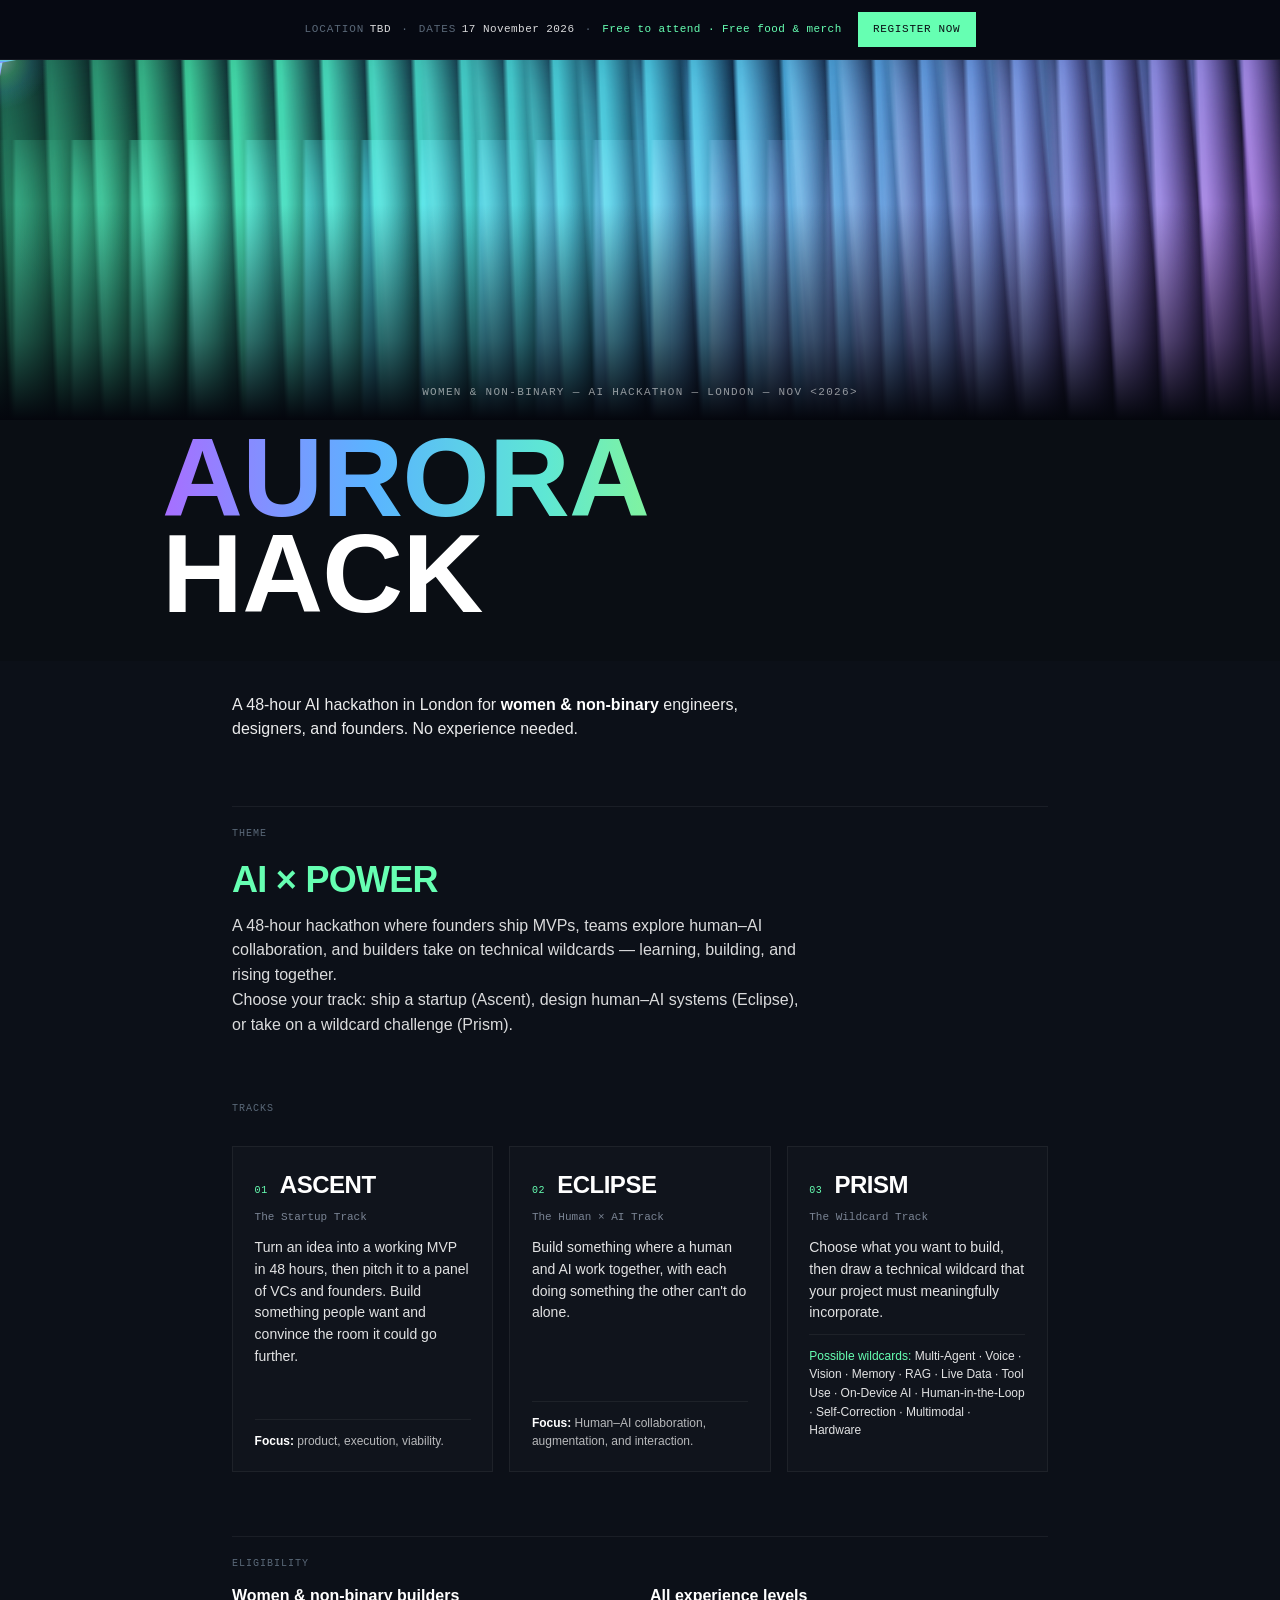
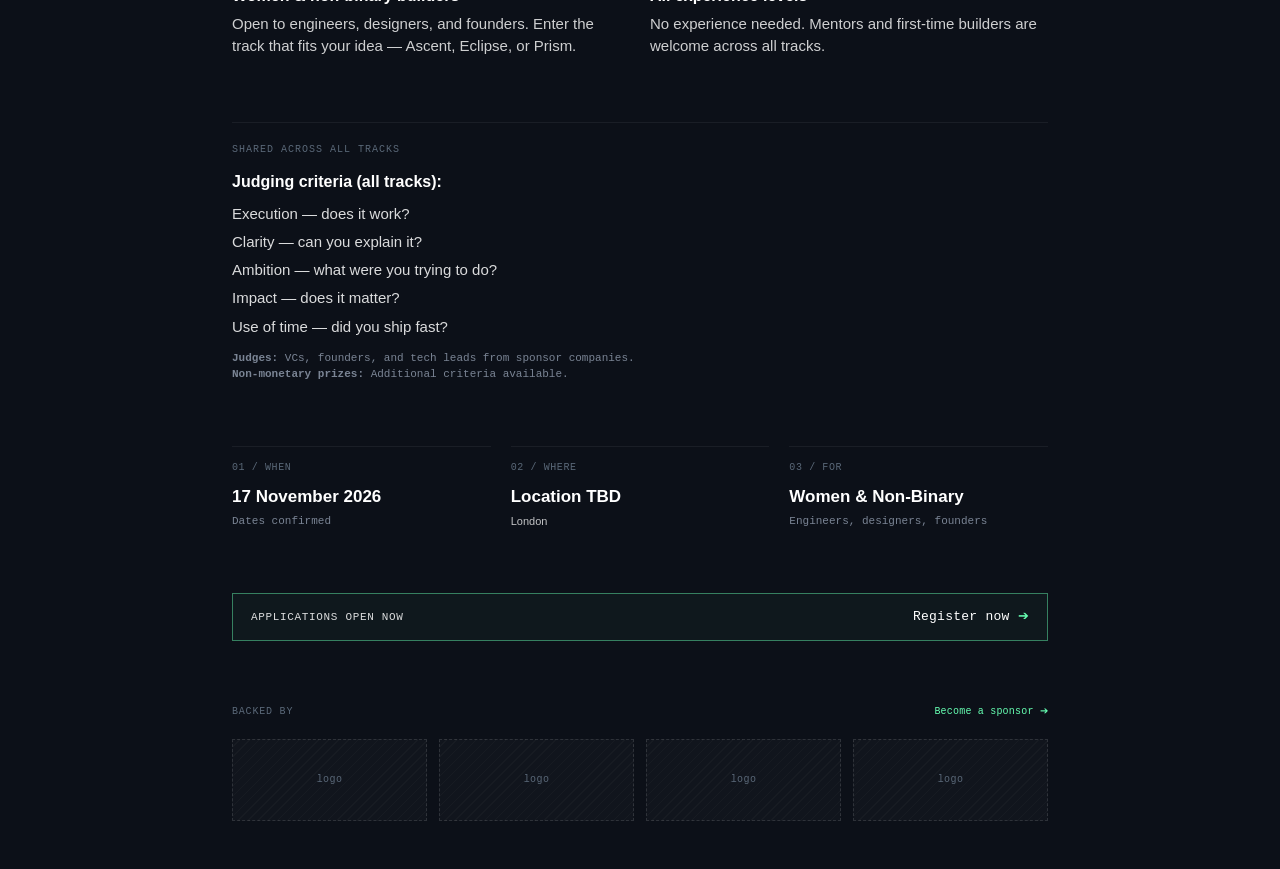
==== commit a239a10e: "Add interactive aurora sparkles, top bar, and responsive polish. Include event details bar, mouse-fo" ====
--- a/index.html
+++ b/index.html
@@ -10,7 +10,20 @@
 </head>
 <body>
   <div class="page">
-    <header class="hero">
+    <div class="topbar">
+      <div class="topbar__inner">
+        <div class="topbar__meta">
+          <span class="topbar__item"><span class="topbar__label">Location</span> TBD</span>
+          <span class="topbar__sep" aria-hidden="true">·</span>
+          <span class="topbar__item"><span class="topbar__label">Dates</span> 17 November 2026</span>
+          <span class="topbar__sep" aria-hidden="true">·</span>
+          <span class="topbar__perks">Free to attend · Free food &amp; merch</span>
+        </div>
+        <a class="topbar__register" href="#register">Register now</a>
+      </div>
+    </div>
+
+    <header class="hero" id="hero">
       <div class="hero__aurora" aria-hidden="true">
         <div class="aurora__glow"></div>
         <div class="aurora__ribbon aurora__ribbon--1"></div>
@@ -18,13 +31,10 @@
         <div class="aurora__ribbon aurora__ribbon--3"></div>
         <div class="aurora__ribbon aurora__ribbon--4"></div>
       </div>
+      <div class="aurora__sparkles" id="aurora-sparkles" aria-hidden="true"></div>
       <div class="aurora__horizon"></div>
 
       <div class="hero__frame">
-        <div class="hero__top">
-          <span class="hero__brand"><span class="hero__diamond" aria-hidden="true">◆</span> AURORA HACK</span>
-        </div>
-
         <p class="hero__tagline">WOMEN & NON-BINARY — AI HACKATHON — LONDON — NOV &lt;2026&gt;</p>
       </div>
     </header>
@@ -32,7 +42,7 @@
     <section class="title-block">
       <div class="title-block__frame">
         <h1 class="title-block__title">
-          <span class="title-block__aurora">AURORA</span>
+          <span class="title-block__aurora" id="aurora-title">AURORA</span>
           <span class="title-block__hack">HACK</span>
         </h1>
       </div>
@@ -113,18 +123,16 @@
           <p class="judging__panel"><strong>Non-monetary prizes:</strong> Additional criteria available.</p>
         </section>
 
-
-
         <section class="info-grid" aria-label="Event details">
           <div class="info-grid__item">
             <span class="info-grid__label">01 / WHEN</span>
-            <p class="info-grid__main">November 2026</p>
-            <p class="info-grid__sub">&lt;dates TBC&gt;</p>
+            <p class="info-grid__main">17 November 2026</p>
+            <p class="info-grid__sub">Dates confirmed</p>
           </div>
           <div class="info-grid__item">
             <span class="info-grid__label">02 / WHERE</span>
-            <p class="info-grid__main">Halkin - Monument</p>
-            <p class="info-grid__sub">10 Lower Thames Street</p>
+            <p class="info-grid__main">Location TBD</p>
+            <p class="info-grid__sub">London</p>
           </div>
           <div class="info-grid__item">
             <span class="info-grid__label">03 / FOR</span>
@@ -133,9 +141,9 @@
           </div>
         </section>
 
-        <div class="cta" role="presentation">
+        <div class="cta" id="register">
           <span class="cta__left">APPLICATIONS OPEN NOW</span>
-          <span class="cta__right">aurorahack.io <span class="cta__arrow" aria-hidden="true">➔</span></span>
+          <a class="cta__right" href="#register">Register now <span class="cta__arrow" aria-hidden="true">➔</span></a>
         </div>
 
         <footer class="footer">
@@ -153,5 +161,7 @@
       </div>
     </main>
   </div>
+
+  <script src="js/aurora.js"></script>
 </body>
 </html>
--- a/css/styles.css
+++ b/css/styles.css
@@ -16,7 +16,7 @@
   --border-subtle: rgba(255, 255, 255, 0.06);
   --font-display: "Helvetica Neue", Helvetica, Arial, sans-serif;
   --font-mono: "SF Mono", Monaco, "Cascadia Code", "Roboto Mono", Consolas, "Courier New", monospace;
-  --content-max: 800px;
+  --content-max: 960px;
   --gutter: clamp(1.5rem, 7vw, 4.5rem);
 }
 
@@ -38,6 +38,99 @@
   min-height: 100dvh;
   display: flex;
   flex-direction: column;
+}
+
+/* ── Top bar ── */
+
+.topbar {
+  position: relative;
+  z-index: 10;
+  width: 100%;
+  background: #060912;
+  border-bottom: 1px solid var(--border-subtle);
+}
+
+.topbar__inner {
+  width: 100%;
+  max-width: var(--content-max);
+  margin: 0 auto;
+  padding: 0.75rem var(--gutter);
+  display: flex;
+  align-items: center;
+  justify-content: center;
+  gap: 1rem;
+  flex-wrap: wrap;
+  text-align: center;
+}
+
+.topbar__meta {
+  display: flex;
+  align-items: center;
+  justify-content: center;
+  flex-wrap: wrap;
+  gap: 0.5rem 0.65rem;
+  font-family: var(--font-mono);
+  font-size: 0.6875rem;
+  letter-spacing: 0.04em;
+  color: rgba(255, 255, 255, 0.85);
+}
+
+.topbar__item {
+  display: inline-flex;
+  align-items: center;
+}
+
+.topbar__label {
+  color: var(--text-label);
+  margin-right: 0.35rem;
+  text-transform: uppercase;
+  letter-spacing: 0.08em;
+}
+
+.topbar__sep {
+  color: var(--text-label);
+}
+
+.topbar__perks {
+  color: var(--accent);
+}
+
+.topbar__register {
+  display: inline-flex;
+  align-items: center;
+  justify-content: center;
+  flex-shrink: 0;
+  font-family: var(--font-mono);
+  font-size: 0.6875rem;
+  font-weight: 500;
+  letter-spacing: 0.06em;
+  text-transform: uppercase;
+  text-decoration: none;
+  color: var(--bg);
+  background: var(--accent);
+  border: 1px solid var(--accent);
+  padding: 0.55rem 0.9rem;
+  white-space: nowrap;
+  box-shadow: 0 0 0 rgba(102, 255, 178, 0);
+  transition:
+    background 0.35s cubic-bezier(0.22, 1, 0.36, 1),
+    color 0.35s cubic-bezier(0.22, 1, 0.36, 1),
+    border-color 0.35s cubic-bezier(0.22, 1, 0.36, 1),
+    box-shadow 0.35s cubic-bezier(0.22, 1, 0.36, 1),
+    transform 0.35s cubic-bezier(0.22, 1, 0.36, 1);
+}
+
+.topbar__register:hover {
+  background: transparent;
+  color: var(--accent);
+  border-color: var(--accent);
+  box-shadow: 0 0 18px rgba(102, 255, 178, 0.28);
+  transform: translateY(-1px);
+}
+
+.topbar__register:active {
+  transform: translateY(0);
+  transition-duration: 0.15s;
 }
 
 .hero__frame {
@@ -68,9 +161,13 @@
 
 .hero {
   position: relative;
-  height: clamp(240px, 38vw, 360px);
+  height: clamp(200px, 42vw, 360px);
   overflow: hidden;
   background: radial-gradient(120% 80% at 50% -10%, #0a1226 0%, #060912 55%, #04060d 100%);
+  --mx: 50%;
+  --my: 45%;
+  --mactive: 0;
+  cursor: crosshair;
 }
 
 .hero__aurora {
@@ -87,9 +184,9 @@
   position: absolute;
   inset: 0;
   background:
-    radial-gradient(60% 70% at 30% 30%, rgba(52,211,153,0.30), transparent 65%),
-    radial-gradient(55% 65% at 68% 22%, rgba(34,211,238,0.26), transparent 62%),
-    radial-gradient(50% 60% at 82% 42%, rgba(139,123,240,0.24), transparent 60%);
+    radial-gradient(58% 70% at 18% 35%, rgba(52, 220, 150, 0.34), transparent 65%),
+    radial-gradient(55% 65% at 50% 28%, rgba(56, 180, 255, 0.30), transparent 62%),
+    radial-gradient(52% 62% at 82% 40%, rgba(168, 110, 255, 0.28), transparent 60%);
   filter: blur(30px);
 }
 
@@ -101,7 +198,15 @@
 
 .aurora__ribbon--1 {
   top: 20px; left: 0; width: 100%; height: 460px;
-  background: linear-gradient(101deg, transparent 4%, rgba(62,242,163,0.80) 30%, rgba(34,211,238,0.85) 56%, rgba(139,123,240,0.60) 80%, transparent 97%);
+  background: linear-gradient(
+    101deg,
+    transparent 4%,
+    rgba(62, 242, 163, 0.85) 22%,
+    rgba(56, 200, 230, 0.80) 48%,
+    rgba(90, 150, 255, 0.75) 68%,
+    rgba(168, 110, 255, 0.70) 86%,
+    transparent 97%
+  );
   -webkit-mask-image: repeating-linear-gradient(88deg, transparent 0px, #000 5px, #000 9px, transparent 46px);
           mask-image: repeating-linear-gradient(88deg, transparent 0px, #000 5px, #000 9px, transparent 46px);
   filter: blur(38px);
@@ -110,7 +215,14 @@
 
 .aurora__ribbon--2 {
   top: 160px; left: -6%; width: 78%; height: 400px;
-  background: linear-gradient(94deg, transparent 8%, rgba(34,211,238,0.62) 42%, rgba(62,242,163,0.68) 66%, transparent 94%);
+  background: linear-gradient(
+    94deg,
+    transparent 8%,
+    rgba(62, 242, 163, 0.70) 28%,
+    rgba(56, 190, 255, 0.72) 55%,
+    rgba(120, 140, 255, 0.55) 78%,
+    transparent 94%
+  );
   -webkit-mask-image: repeating-linear-gradient(90deg, transparent 0px, #000 4px, #000 7px, transparent 58px);
           mask-image: repeating-linear-gradient(90deg, transparent 0px, #000 4px, #000 7px, transparent 58px);
   filter: blur(46px);
@@ -119,7 +231,14 @@
 
 .aurora__ribbon--3 {
   top: 10px; right: -8%; width: 56%; height: 500px;
-  background: linear-gradient(122deg, transparent, rgba(139,123,240,0.48) 55%, transparent);
+  background: linear-gradient(
+    122deg,
+    transparent 10%,
+    rgba(90, 160, 255, 0.45) 40%,
+    rgba(168, 110, 255, 0.58) 65%,
+    rgba(190, 100, 255, 0.40) 85%,
+    transparent 100%
+  );
   -webkit-mask-image: repeating-linear-gradient(85deg, transparent 0px, #000 5px, #000 8px, transparent 50px);
           mask-image: repeating-linear-gradient(85deg, transparent 0px, #000 5px, #000 8px, transparent 50px);
   filter: blur(42px);
@@ -128,11 +247,112 @@
 
 .aurora__ribbon--4 {
   top: 80px; left: 20%; width: 60%; height: 380px;
-  background: linear-gradient(105deg, transparent 10%, rgba(62,242,163,0.55) 45%, rgba(34,211,238,0.50) 70%, transparent 96%);
+  background: linear-gradient(
+    105deg,
+    transparent 10%,
+    rgba(56, 210, 190, 0.50) 32%,
+    rgba(70, 170, 255, 0.55) 55%,
+    rgba(150, 120, 255, 0.48) 78%,
+    transparent 96%
+  );
   -webkit-mask-image: repeating-linear-gradient(87deg, transparent 0px, #000 6px, #000 10px, transparent 52px);
           mask-image: repeating-linear-gradient(87deg, transparent 0px, #000 6px, #000 10px, transparent 52px);
   filter: blur(40px);
   animation: auroraDrift4 24s ease-in-out infinite alternate;
+}
+
+/* sparkle cursor + short trail */
+.aurora__sparkles {
+  position: absolute;
+  inset: 0;
+  z-index: 3;
+  pointer-events: none;
+  overflow: hidden;
+}
+
+.sparkle {
+  position: absolute;
+  width: var(--size, 18px);
+  height: var(--size, 18px);
+  margin-left: calc(var(--size, 18px) / -2);
+  margin-top: calc(var(--size, 18px) / -2);
+  left: 0;
+  top: 0;
+  transform: translate(var(--x, 0px), var(--y, 0px)) scale(var(--scale, 1)) rotate(var(--rot, 0deg));
+  opacity: var(--opacity, 1);
+  pointer-events: none;
+  will-change: transform, opacity;
+}
+
+.sparkle::before,
+.sparkle::after {
+  content: "";
+  position: absolute;
+  left: 50%;
+  top: 50%;
+  background: linear-gradient(180deg, #fff 0%, #7ef2a3 35%, #5ab4ff 70%, #a86eff 100%);
+  border-radius: 2px;
+  box-shadow:
+    0 0 6px rgba(255, 255, 255, 0.85),
+    0 0 14px rgba(126, 242, 163, 0.55),
+    0 0 22px rgba(168, 110, 255, 0.35);
+}
+
+/* 4-point sparkle: vertical + horizontal diamonds */
+.sparkle::before {
+  width: 18%;
+  height: 100%;
+  transform: translate(-50%, -50%);
+  clip-path: polygon(50% 0%, 100% 50%, 50% 100%, 0% 50%);
+}
+
+.sparkle::after {
+  width: 100%;
+  height: 18%;
+  transform: translate(-50%, -50%);
+  clip-path: polygon(50% 0%, 100% 50%, 50% 100%, 0% 50%);
+}
+
+.sparkle--main {
+  --size: 32px;
+}
+
+.sparkle--main::before,
+.sparkle--main::after {
+  box-shadow:
+    0 0 8px rgba(255, 255, 255, 0.95),
+    0 0 18px rgba(126, 242, 163, 0.7),
+    0 0 32px rgba(90, 180, 255, 0.45),
+    0 0 48px rgba(168, 110, 255, 0.3);
+}
+
+.sparkle--main .sparkle__glow {
+  position: absolute;
+  left: 50%;
+  top: 50%;
+  width: 100px;
+  height: 100px;
+  margin-left: -50px;
+  margin-top: -50px;
+  border-radius: 50%;
+  background: radial-gradient(
+    circle,
+    rgba(255, 255, 255, 0.35) 0%,
+    rgba(126, 242, 163, 0.22) 25%,
+    rgba(90, 180, 255, 0.12) 45%,
+    transparent 70%
+  );
+  mix-blend-mode: screen;
+  animation: glowPulse 1.8s ease-in-out infinite;
+}
+
+.sparkle--trail {
+  --size: 18px;
+}
+
+@keyframes glowPulse {
+  0%, 100% { opacity: 0.75; transform: scale(1); }
+  50% { opacity: 1; transform: scale(1.1); }
 }
 
 /* fade curtain into dark base at lower edge */
@@ -242,10 +462,22 @@
   font-size: clamp(3.6rem, 14vw, 7rem);
   font-weight: 800;
   color: var(--accent);
-  background: linear-gradient(101deg, #7ef2a3 0%, #5ee7d4 40%, #6ecbf5 70%, #8ab4f7 100%);
+  --aurora-x: 50%;
+  background-image: linear-gradient(
+    90deg,
+    #a86eff 0%,
+    #5ab4ff max(0%, calc(var(--aurora-x) - 28%)),
+    #5ee7d4 max(0%, calc(var(--aurora-x) - 10%)),
+    #7ef2a3 var(--aurora-x),
+    #5ee7d4 min(100%, calc(var(--aurora-x) + 10%)),
+    #5ab4ff min(100%, calc(var(--aurora-x) + 28%)),
+    #a86eff 100%
+  );
+  background-size: 100% 100%;
   -webkit-background-clip: text;
   -webkit-text-fill-color: transparent;
   background-clip: text;
+  cursor: default;
 }
 
 .title-block__hack {
@@ -321,15 +553,30 @@
 /* ── Tracks ── */
 
 .tracks {
-  display: flex;
-  flex-direction: column;
-  gap: 1.5rem;
+  display: grid;
+  grid-template-columns: 1fr;
+  gap: 1rem;
+}
+
+.tracks > .section__label {
+  grid-column: 1 / -1;
+}
+
+@media (min-width: 720px) {
+  .tracks {
+    grid-template-columns: repeat(3, 1fr);
+    gap: 1rem;
+    align-items: stretch;
+  }
 }
 
 .track {
   border: 1px solid var(--border-subtle);
-  padding: clamp(1.125rem, 2.5vw, 1.5rem);
+  padding: clamp(1.125rem, 2.5vw, 1.35rem);
   background: rgba(255, 255, 255, 0.015);
+  display: flex;
+  flex-direction: column;
+  height: 100%;
 }
 
 .track__header {
@@ -376,12 +623,19 @@
 
 .track__meta {
   border-top: 1px solid var(--border-subtle);
-  margin-top: 0.875rem;
+  margin-top: auto;
   padding-top: 0.75rem;
   font-size: clamp(0.6875rem, 1.3vw, 0.75rem);
   color: rgba(255, 255, 255, 0.7);
   line-height: 1.5;
   margin-bottom: 0;
+}
+
+.track__examples {
+  margin-top: auto;
+  padding-top: 0.75rem;
+  border-top: 1px solid var(--border-subtle);
+  font-size: clamp(0.625rem, 1.2vw, 0.75rem);
 }
 
 .track__meta strong {
@@ -749,4 +1003,104 @@
   .aurora__ribbon {
     animation: none;
   }
-}
+
+  .aurora__sparkles {
+    display: none;
+  }
+}
+
+/* ── Responsive polish ── */
+
+html {
+  overflow-x: hidden;
+}
+
+body {
+  overflow-x: hidden;
+}
+
+@media (max-width: 900px) {
+  :root {
+    --gutter: clamp(1rem, 5vw, 2rem);
+  }
+
+  .tracks {
+    grid-template-columns: 1fr;
+  }
+}
+
+@media (max-width: 720px) {
+  .topbar__inner {
+    padding: 0.65rem var(--gutter);
+    gap: 0.75rem;
+  }
+
+  .topbar__meta {
+    font-size: 0.625rem;
+    gap: 0.35rem 0.5rem;
+  }
+
+  .topbar__sep {
+    display: none;
+  }
+
+  .topbar__item,
+  .topbar__perks {
+    width: 100%;
+    justify-content: center;
+  }
+
+  .hero__tagline {
+    font-size: 0.5625rem;
+    letter-spacing: 0.08em;
+    padding: 0 0.25rem;
+  }
+
+  .title-block__aurora,
+  .title-block__hack {
+    font-size: clamp(2.75rem, 18vw, 4.5rem);
+  }
+
+  .content__frame {
+    gap: clamp(1.75rem, 5vw, 2.75rem);
+  }
+
+  .track {
+    padding: 1rem;
+  }
+}
+
+@media (max-width: 480px) {
+  .topbar__register {
+    width: 100%;
+  }
+
+  .info-grid {
+    grid-template-columns: 1fr;
+  }
+
+  .footer__logos {
+    grid-template-columns: 1fr 1fr;
+  }
+
+  .hero {
+    height: clamp(180px, 48vw, 260px);
+    cursor: default;
+  }
+
+  .aurora__sparkles {
+    display: none;
+  }
+}
+
+@media (min-width: 721px) and (max-width: 959px) {
+  .tracks {
+    grid-template-columns: repeat(3, 1fr);
+    gap: 0.75rem;
+  }
+
+  .track__brief,
+  .track__examples {
+    font-size: 0.7rem;
+  }
+}
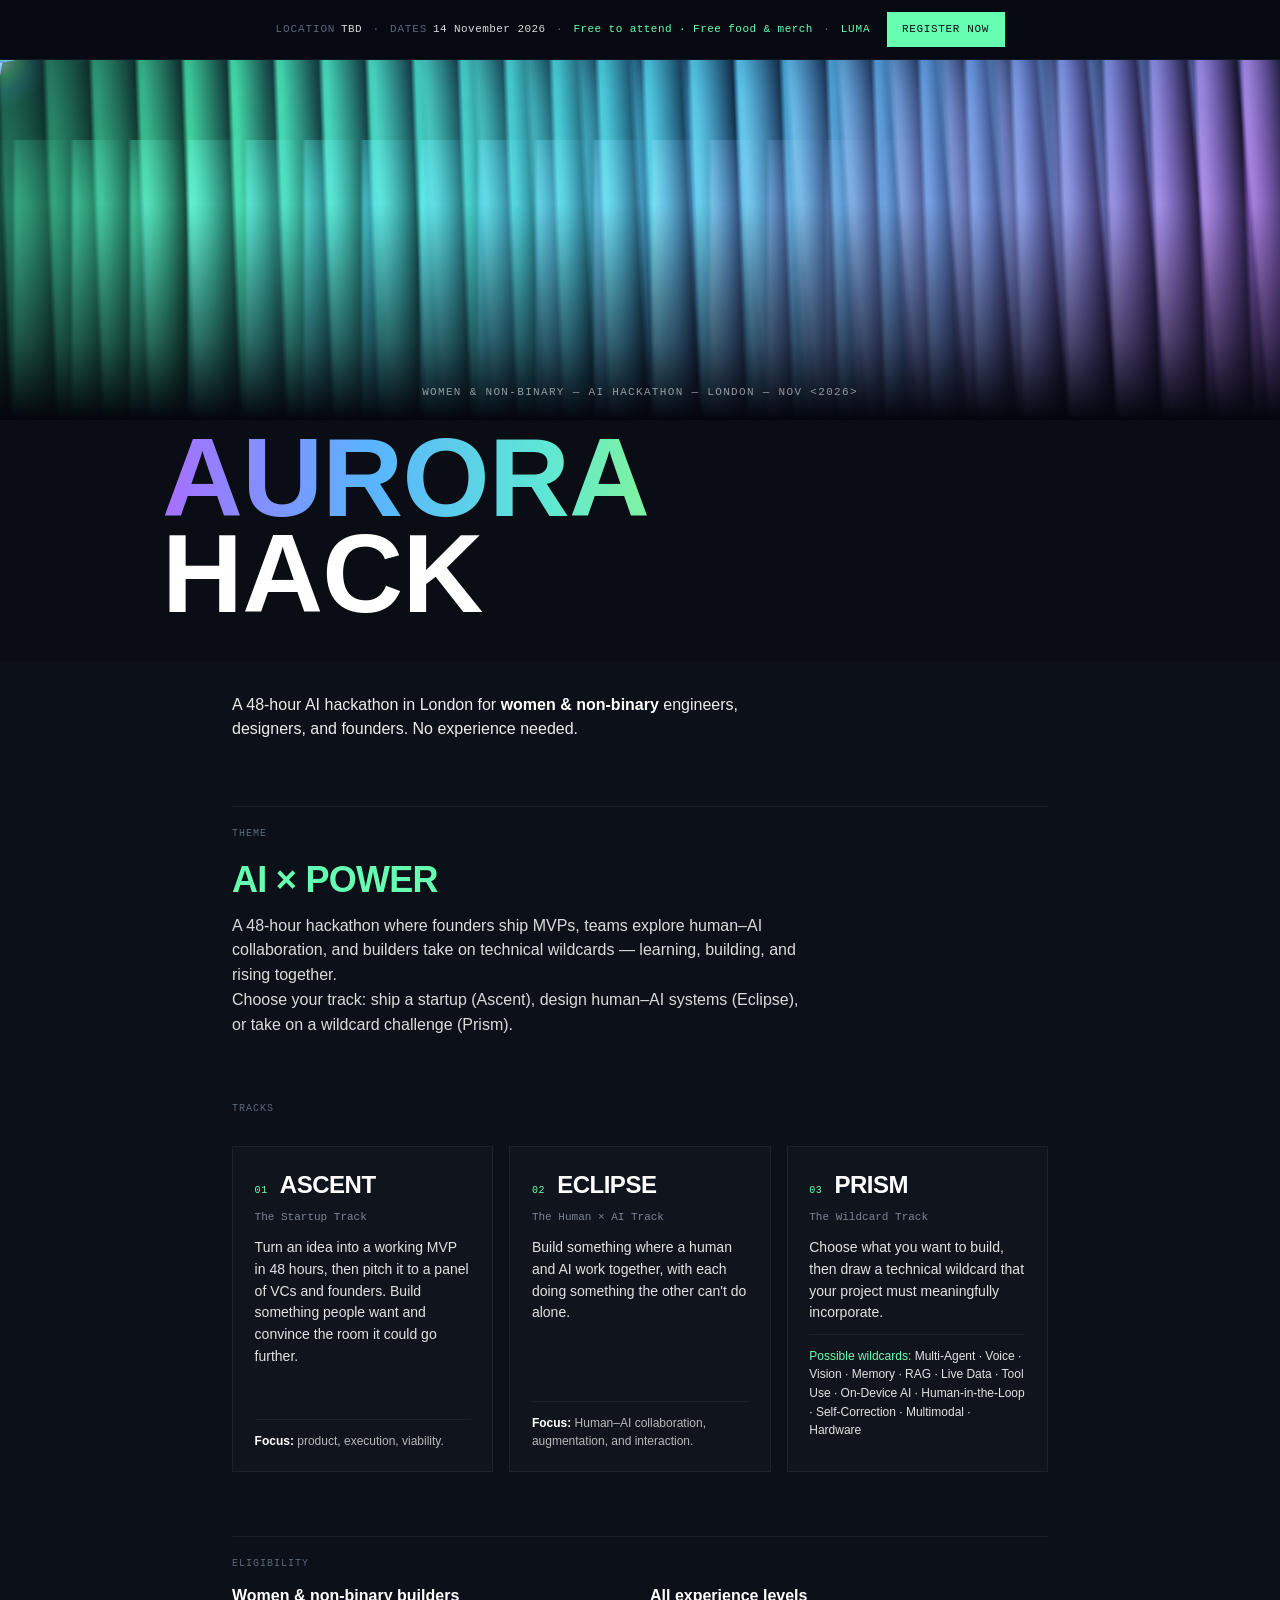
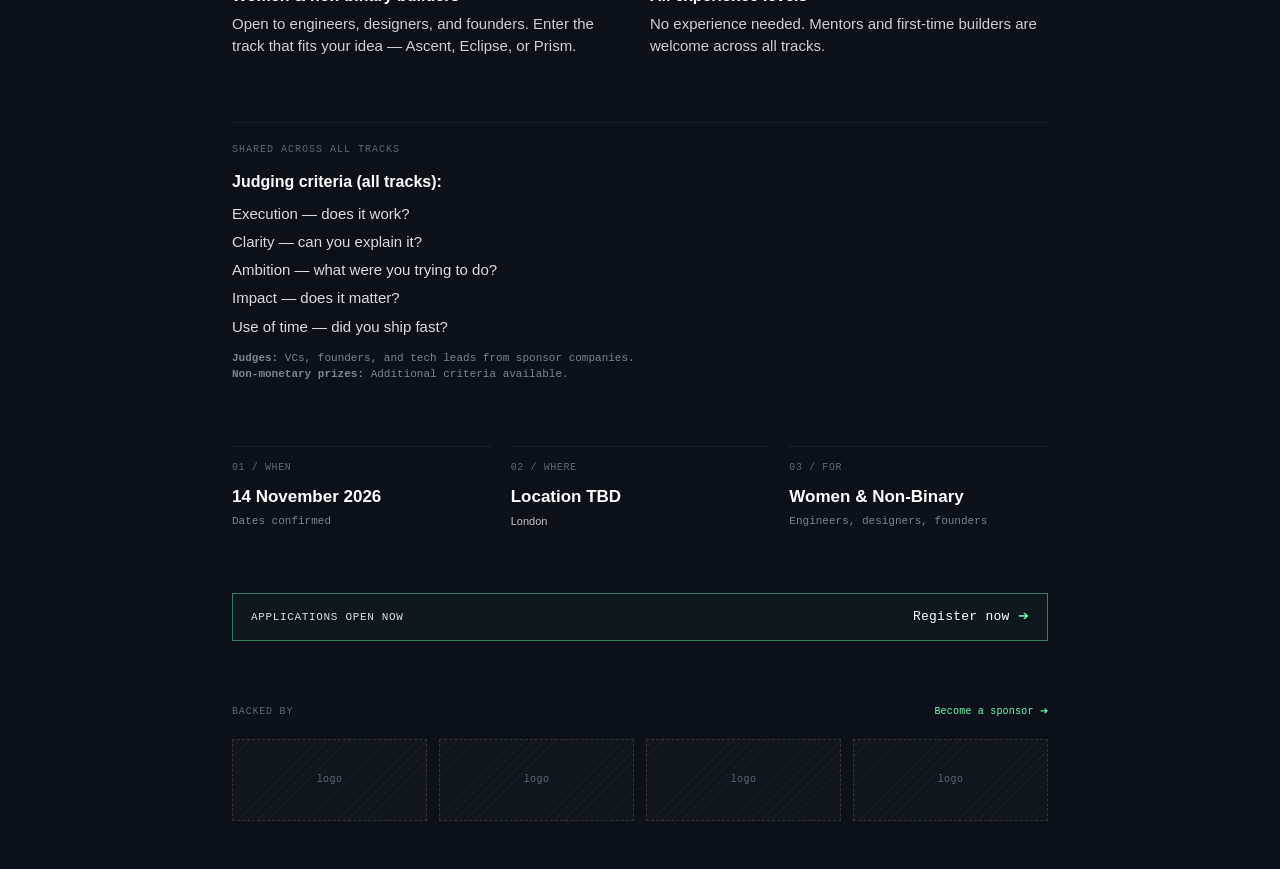
==== commit 755f3ad2: "Add Luma registration and tighten mobile layout. Wire register buttons to Luma checkout, surface a L" ====
--- a/index.html
+++ b/index.html
@@ -2,7 +2,8 @@
 <html lang="en">
 <head>
   <meta charset="UTF-8">
-  <meta name="viewport" content="width=device-width, initial-scale=1.0">
+  <meta name="viewport" content="width=device-width, initial-scale=1, viewport-fit=cover">
+  <meta name="theme-color" content="#060912">
   <title>Aurora Hack — Women & Non-Binary AI Hackathon · London</title>
   <meta name="description" content="A 48-hour AI hackathon in London for women & non-binary engineers, designers, and founders. Build the next generation of AI. November 2026.">
 
@@ -15,11 +16,23 @@
         <div class="topbar__meta">
           <span class="topbar__item"><span class="topbar__label">Location</span> TBD</span>
           <span class="topbar__sep" aria-hidden="true">·</span>
-          <span class="topbar__item"><span class="topbar__label">Dates</span> 17 November 2026</span>
+          <span class="topbar__item"><span class="topbar__label">Dates</span> 14 November 2026</span>
+          <span class="topbar__sep topbar__sep--desktop" aria-hidden="true">·</span>
+          <span class="topbar__perks">Free to attend · Free food &amp; merch</span>
           <span class="topbar__sep" aria-hidden="true">·</span>
-          <span class="topbar__perks">Free to attend · Free food &amp; merch</span>
+          <a
+            class="topbar__luma"
+            href="https://luma.com/event/evt-4nM3EkNbBiRtTkT"
+            target="_blank"
+            rel="noopener noreferrer"
+          >LUMA</a>
         </div>
-        <a class="topbar__register" href="#register">Register now</a>
+        <a
+          href="https://luma.com/event/evt-4nM3EkNbBiRtTkT"
+          class="topbar__register"
+          data-luma-action="checkout"
+          data-luma-event-id="evt-4nM3EkNbBiRtTkT"
+        >Register now</a>
       </div>
     </div>
 
@@ -126,7 +139,7 @@
         <section class="info-grid" aria-label="Event details">
           <div class="info-grid__item">
             <span class="info-grid__label">01 / WHEN</span>
-            <p class="info-grid__main">17 November 2026</p>
+            <p class="info-grid__main">14 November 2026</p>
             <p class="info-grid__sub">Dates confirmed</p>
           </div>
           <div class="info-grid__item">
@@ -143,7 +156,12 @@
 
         <div class="cta" id="register">
           <span class="cta__left">APPLICATIONS OPEN NOW</span>
-          <a class="cta__right" href="#register">Register now <span class="cta__arrow" aria-hidden="true">➔</span></a>
+          <a
+            href="https://luma.com/event/evt-4nM3EkNbBiRtTkT"
+            class="cta__right"
+            data-luma-action="checkout"
+            data-luma-event-id="evt-4nM3EkNbBiRtTkT"
+          >Register now <span class="cta__arrow" aria-hidden="true">➔</span></a>
         </div>
 
         <footer class="footer">
@@ -163,5 +181,6 @@
   </div>
 
   <script src="js/aurora.js"></script>
+  <script id="luma-checkout" src="https://embed.lu.ma/checkout-button.js"></script>
 </body>
 </html>
--- a/css/styles.css
+++ b/css/styles.css
@@ -93,6 +93,19 @@
 
 .topbar__perks {
   color: var(--accent);
+}
+
+.topbar__luma {
+  color: var(--accent);
+  text-decoration: none;
+  font-family: var(--font-mono);
+  font-size: inherit;
+  font-weight: 500;
+  letter-spacing: 0.08em;
+}
+
+.topbar__luma:hover {
+  text-decoration: underline;
 }
 
 .topbar__register {
@@ -1009,91 +1022,242 @@
   }
 }
 
-/* ── Responsive polish ── */
+/* ── Responsive / mobile ── */
 
 html {
   overflow-x: hidden;
+  -webkit-text-size-adjust: 100%;
+  text-size-adjust: 100%;
 }
 
 body {
   overflow-x: hidden;
 }
 
+.page {
+  padding-left: env(safe-area-inset-left);
+  padding-right: env(safe-area-inset-right);
+}
+
+.topbar {
+  padding-top: env(safe-area-inset-top);
+}
+
+.topbar__register,
+.cta__right,
+.footer__sponsor {
+  -webkit-tap-highlight-color: transparent;
+  touch-action: manipulation;
+}
+
+.track__examples {
+  overflow-wrap: anywhere;
+  word-break: break-word;
+}
+
 @media (max-width: 900px) {
   :root {
-    --gutter: clamp(1rem, 5vw, 2rem);
+    --gutter: clamp(1rem, 4.5vw, 1.75rem);
+    --content-max: 100%;
   }
 
   .tracks {
     grid-template-columns: 1fr;
   }
+
+  .title-block__frame,
+  .content__frame {
+    max-width: 100%;
+  }
 }
 
 @media (max-width: 720px) {
   .topbar__inner {
-    padding: 0.65rem var(--gutter);
-    gap: 0.75rem;
+    flex-direction: column;
+    align-items: stretch;
+    padding: 0.75rem var(--gutter) 0.85rem;
+    gap: 0.7rem;
   }
 
   .topbar__meta {
+    display: grid;
+    grid-template-columns: 1fr 1fr;
+    gap: 0.35rem 0.75rem;
     font-size: 0.625rem;
-    gap: 0.35rem 0.5rem;
+    text-align: left;
+    width: 100%;
   }
 
   .topbar__sep {
     display: none;
   }
 
-  .topbar__item,
+  .topbar__item {
+    justify-content: flex-start;
+  }
+
   .topbar__perks {
+    grid-column: 1 / -1;
+    text-align: left;
+    line-height: 1.4;
+  }
+
+  .topbar__luma {
+    grid-column: 1 / -1;
+    text-align: left;
+  }
+
+  .topbar__register {
     width: 100%;
-    justify-content: center;
+    min-height: 44px;
+    padding: 0.75rem 1rem;
+    font-size: 0.75rem;
+  }
+
+  .hero {
+    height: clamp(160px, 42vw, 240px);
+    cursor: default;
+  }
+
+  .hero__aurora {
+    top: -40px;
+    height: 420px;
+  }
+
+  .aurora__ribbon {
+    filter: blur(28px);
+    animation-duration: 32s;
+  }
+
+  .aurora__ribbon--3,
+  .aurora__ribbon--4 {
+    opacity: 0.7;
+  }
+
+  .aurora__sparkles {
+    display: none;
+  }
+
+  .hero__frame {
+    padding-top: 0.75rem;
   }
 
   .hero__tagline {
     font-size: 0.5625rem;
-    letter-spacing: 0.08em;
-    padding: 0 0.25rem;
+    letter-spacing: 0.06em;
+    line-height: 1.5;
+    margin-bottom: 0.75rem;
+    white-space: normal;
+    max-width: 22rem;
+    margin-left: auto;
+    margin-right: auto;
+  }
+
+  .title-block {
+    padding-top: 0.5rem;
+    padding-bottom: 1.25rem;
   }
 
   .title-block__aurora,
   .title-block__hack {
-    font-size: clamp(2.75rem, 18vw, 4.5rem);
+    font-size: clamp(2.6rem, 16vw, 4rem);
+    line-height: 0.9;
+  }
+
+  .content {
+    padding-top: 1rem;
+    padding-bottom: calc(1.75rem + env(safe-area-inset-bottom));
   }
 
   .content__frame {
-    gap: clamp(1.75rem, 5vw, 2.75rem);
+    gap: 1.75rem;
+  }
+
+  .content__intro,
+  .theme__body {
+    max-width: none;
+    font-size: 0.9375rem;
+  }
+
+  .theme__title {
+    font-size: clamp(1.35rem, 6vw, 1.75rem);
   }
 
   .track {
     padding: 1rem;
   }
+
+  .track__name {
+    font-size: 1.25rem;
+  }
+
+  .cta {
+    flex-direction: column;
+    align-items: stretch;
+    gap: 0.75rem;
+    padding: 1rem;
+  }
+
+  .cta__right {
+    display: inline-flex;
+    align-items: center;
+    justify-content: center;
+    min-height: 44px;
+    padding: 0.7rem 1rem;
+    background: rgba(102, 255, 178, 0.12);
+    border: 1px solid rgba(102, 255, 178, 0.4);
+    text-align: center;
+  }
+
+  .footer__top {
+    flex-direction: column;
+    align-items: flex-start;
+    gap: 0.5rem;
+  }
+
+  .footer__sponsor {
+    text-align: left;
+    min-height: 44px;
+    display: inline-flex;
+    align-items: center;
+  }
 }
 
 @media (max-width: 480px) {
-  .topbar__register {
-    width: 100%;
+  :root {
+    --gutter: 1rem;
+  }
+
+  .topbar__meta {
+    grid-template-columns: 1fr;
+    gap: 0.3rem;
   }
 
   .info-grid {
     grid-template-columns: 1fr;
+    gap: 1.25rem;
+  }
+
+  .eligibility__grid {
+    grid-template-columns: 1fr;
   }
 
   .footer__logos {
     grid-template-columns: 1fr 1fr;
   }
 
-  .hero {
-    height: clamp(180px, 48vw, 260px);
-    cursor: default;
-  }
-
-  .aurora__sparkles {
-    display: none;
-  }
-}
-
-@media (min-width: 721px) and (max-width: 959px) {
+  .hero__tagline {
+    font-size: 0.5rem;
+    letter-spacing: 0.05em;
+  }
+
+  .title-block__aurora,
+  .title-block__hack {
+    font-size: clamp(2.4rem, 15vw, 3.25rem);
+  }
+}
+
+@media (min-width: 901px) and (max-width: 1100px) {
   .tracks {
     grid-template-columns: repeat(3, 1fr);
     gap: 0.75rem;
@@ -1101,6 +1265,21 @@
 
   .track__brief,
   .track__examples {
-    font-size: 0.7rem;
-  }
-}
+    font-size: 0.75rem;
+  }
+}
+
+@media (hover: none) and (pointer: coarse) {
+  .aurora__sparkles {
+    display: none;
+  }
+
+  .hero {
+    cursor: default;
+  }
+
+  .topbar__register:hover {
+    transform: none;
+    box-shadow: none;
+  }
+}
